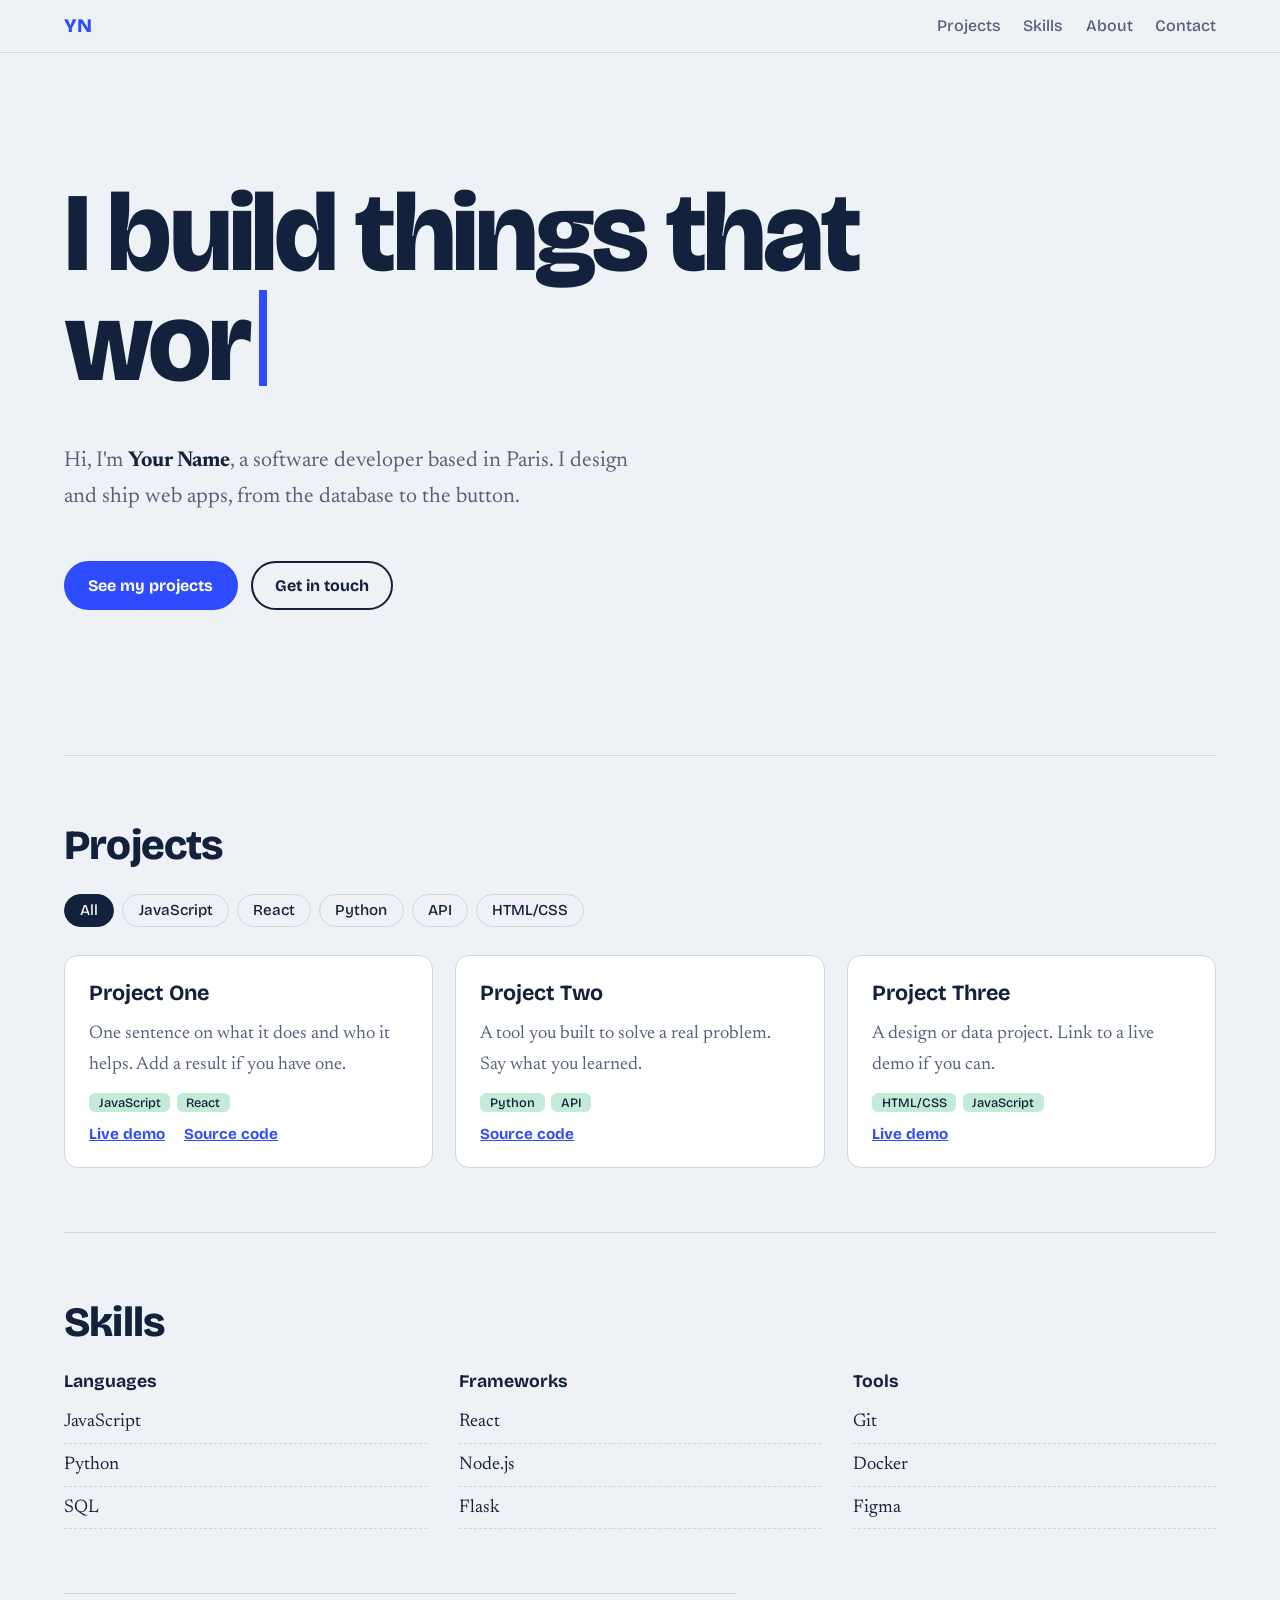
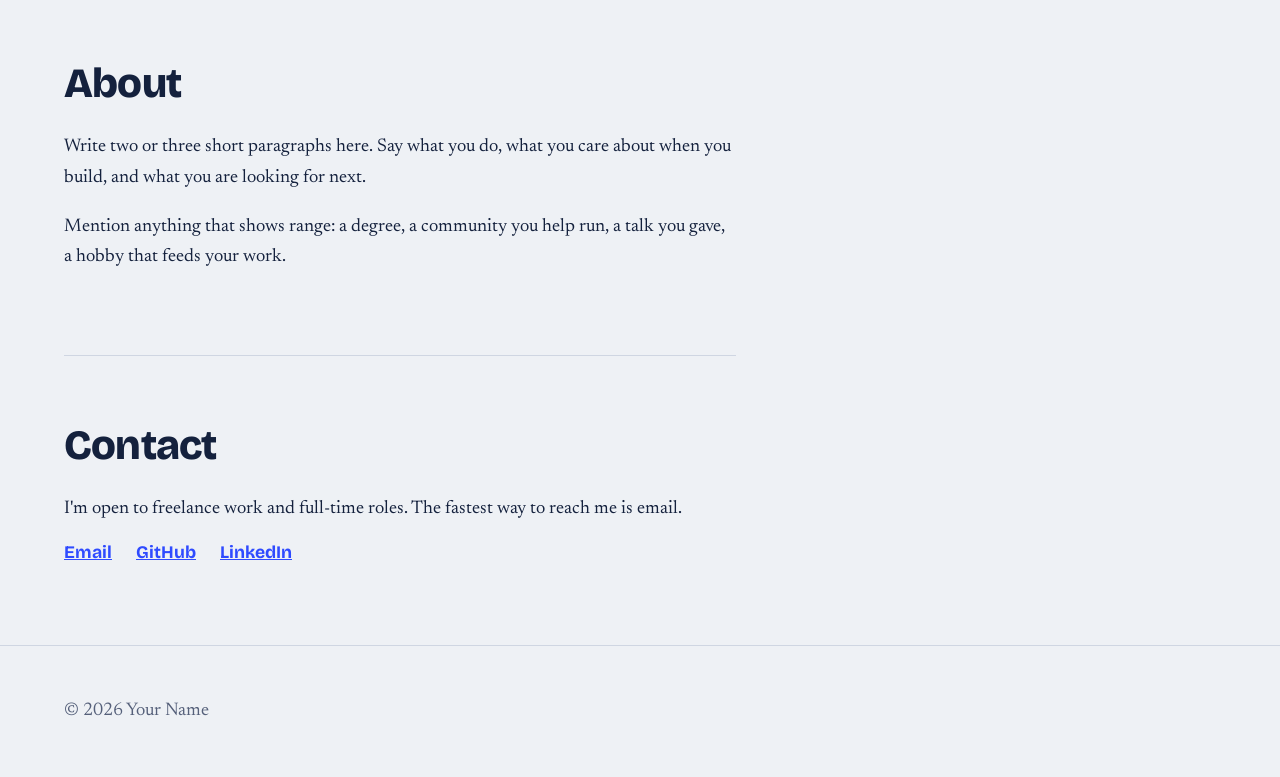
==== portfolio/portfolio/index.html @ e6a20bd2 "First commit  -- Generated by AI" ====
<!DOCTYPE html>
<html lang="en">
<head>
  <meta charset="utf-8">
  <meta name="viewport" content="width=device-width, initial-scale=1">
  <title>Your Name – Developer Portfolio</title>
  <meta name="description" content="Portfolio of Your Name: projects, skills and contact details.">
  <link rel="icon" href="assets/favicon.svg" type="image/svg+xml">
  <link rel="preconnect" href="https://fonts.googleapis.com">
  <link rel="preconnect" href="https://fonts.gstatic.com" crossorigin>
  <link href="https://fonts.googleapis.com/css2?family=Bricolage+Grotesque:opsz,wght@12..96,400;12..96,700;12..96,800&family=Newsreader:opsz,wght@6..72,400;6..72,500&display=swap" rel="stylesheet">
  <link rel="stylesheet" href="css/style.css">
</head>
<body>
  <a class="skip" href="#work">Skip to projects</a>
  <header class="top">
    <a class="mark" href="#top">YN</a>
    <nav aria-label="Main">
      <a href="#work">Projects</a>
      <a href="#skills">Skills</a>
      <a href="#about">About</a>
      <a href="#contact">Contact</a>
    </nav>
  </header>

  <main id="top">
    <section class="hero">
      <h1 id="typed" aria-label="I build things that work.">I build things that work.</h1>
      <p class="lede">Hi, I'm <strong>Your Name</strong>, a software developer based in Paris. I design and ship web apps, from the database to the button.</p>
      <p class="cta">
        <a class="btn" href="#work">See my projects</a>
        <a class="btn ghost" href="#contact">Get in touch</a>
      </p>
    </section>

    <section id="work" class="block">
      <h2>Projects</h2>
      <div class="filters" id="filters" role="group" aria-label="Filter projects by technology"></div>
      <div class="grid" id="projects"></div>
    </section>

    <section id="skills" class="block">
      <h2>Skills</h2>
      <div class="skills" id="skillList"></div>
    </section>

    <section id="about" class="block narrow">
      <h2>About</h2>
      <p>Write two or three short paragraphs here. Say what you do, what you care about when you build, and what you are looking for next.</p>
      <p>Mention anything that shows range: a degree, a community you help run, a talk you gave, a hobby that feeds your work.</p>
    </section>

    <section id="contact" class="block narrow">
      <h2>Contact</h2>
      <p>I'm open to freelance work and full-time roles. The fastest way to reach me is email.</p>
      <p class="links" id="links"></p>
    </section>
  </main>

  <footer><p>© <span id="year"></span> Your Name</p></footer>
  <script src="js/data.js"></script>
  <script src="js/main.js"></script>
</body>
</html>
---- portfolio/portfolio/css/style.css ----
:root{
  --bg:#eef1f5; --surface:#fff; --ink:#14213d; --muted:#55607a; --line:#cfd6e2;
  --accent:#2f4bff; --accent-ink:#fff; --mint:#c4ebd8;
  --head:"Bricolage Grotesque",system-ui,sans-serif;
  --body:"Newsreader",Georgia,serif;
}
@media (prefers-color-scheme:dark){
  :root{--bg:#0f1524;--surface:#18203a;--ink:#eaeefb;--muted:#9aa6c6;--line:#2c3657;--accent:#7f95ff;--accent-ink:#0f1524;--mint:#1e4a3a}
}
*{box-sizing:border-box}
html{scroll-behavior:smooth;scroll-padding-top:4.5rem}
body{margin:0;background:var(--bg);color:var(--ink);font:1.15rem/1.65 var(--body);-webkit-font-smoothing:antialiased}
a{color:inherit}
:focus-visible{outline:3px solid var(--accent);outline-offset:3px;border-radius:4px}
.skip{position:absolute;left:-999px}.skip:focus{left:1rem;top:1rem;background:var(--surface);padding:.5rem 1rem;z-index:20}

.top{position:sticky;top:0;z-index:10;display:flex;justify-content:space-between;align-items:center;padding:.9rem clamp(1rem,5vw,4rem);background:color-mix(in srgb,var(--bg) 88%,transparent);backdrop-filter:blur(8px);border-bottom:1px solid var(--line)}
.mark{font:800 1.2rem var(--head);text-decoration:none;color:var(--accent)}
nav{display:flex;gap:1.4rem;font:500 1rem var(--head)}
nav a{text-decoration:none;color:var(--muted)}nav a:hover{color:var(--ink)}

main{padding:0 clamp(1rem,5vw,4rem)}
.hero{min-height:78vh;display:flex;flex-direction:column;justify-content:center;max-width:62rem}
h1{font:800 clamp(2.8rem,9vw,7rem)/.98 var(--head);letter-spacing:-.03em;margin:0 0 1.5rem}
h1 .caret{display:inline-block;width:.07em;height:.85em;background:var(--accent);margin-left:.08em;vertical-align:-.05em;animation:blink 1s steps(1) infinite}
@keyframes blink{50%{opacity:0}}
.lede{max-width:36rem;font-size:1.35rem;color:var(--muted)}.lede strong{color:var(--ink)}
.cta{display:flex;gap:.8rem;flex-wrap:wrap;margin-top:1.5rem}
.btn{font:700 1rem var(--head);padding:.8rem 1.4rem;border-radius:999px;background:var(--accent);color:var(--accent-ink);text-decoration:none;border:2px solid var(--accent)}
.btn.ghost{background:transparent;color:var(--ink);border-color:var(--ink)}
.btn:hover{transform:translateY(-2px)}

.block{padding:4rem 0;border-top:1px solid var(--line)}
.narrow{max-width:42rem}
h2{font:800 clamp(1.8rem,4vw,2.6rem) var(--head);letter-spacing:-.02em;margin:0 0 1.5rem}

.filters{display:flex;flex-wrap:wrap;gap:.5rem;margin-bottom:1.8rem}
.chip{font:500 .95rem var(--head);padding:.4rem .95rem;border-radius:999px;border:1.5px solid var(--line);background:transparent;color:var(--ink);cursor:pointer}
.chip[aria-pressed="true"]{background:var(--ink);color:var(--bg);border-color:var(--ink)}
.grid{display:grid;grid-template-columns:repeat(auto-fill,minmax(min(19rem,100%),1fr));gap:1.4rem}
.card{background:var(--surface);border:1px solid var(--line);border-radius:14px;padding:1.5rem;display:flex;flex-direction:column;gap:.8rem}
.card h3{font:700 1.35rem var(--head);margin:0}
.card p{margin:0;color:var(--muted);flex:1}
.tags{display:flex;flex-wrap:wrap;gap:.4rem;padding:0;margin:0;list-style:none}
.tags li{font:500 .8rem var(--head);background:var(--mint);padding:.15rem .6rem;border-radius:6px}
.card .row{display:flex;gap:1.2rem;font:700 .95rem var(--head)}
.card .row a{color:var(--accent)}

.skills{display:grid;grid-template-columns:repeat(auto-fit,minmax(15rem,1fr));gap:2rem}
.skills h3{font:700 1.1rem var(--head);margin:0 0 .6rem}
.skills ul{margin:0;padding:0;list-style:none}
.skills li{padding:.35rem 0;border-bottom:1px dashed var(--line)}
.links{display:flex;gap:1.5rem;flex-wrap:wrap;font:700 1.1rem var(--head)}
.links a{color:var(--accent)}
footer{padding:2rem clamp(1rem,5vw,4rem);color:var(--muted);border-top:1px solid var(--line)}

@media (max-width:560px){nav{gap:.8rem;font-size:.9rem}}
@media (prefers-reduced-motion:reduce){html{scroll-behavior:auto}.caret{animation:none}.btn:hover{transform:none}}
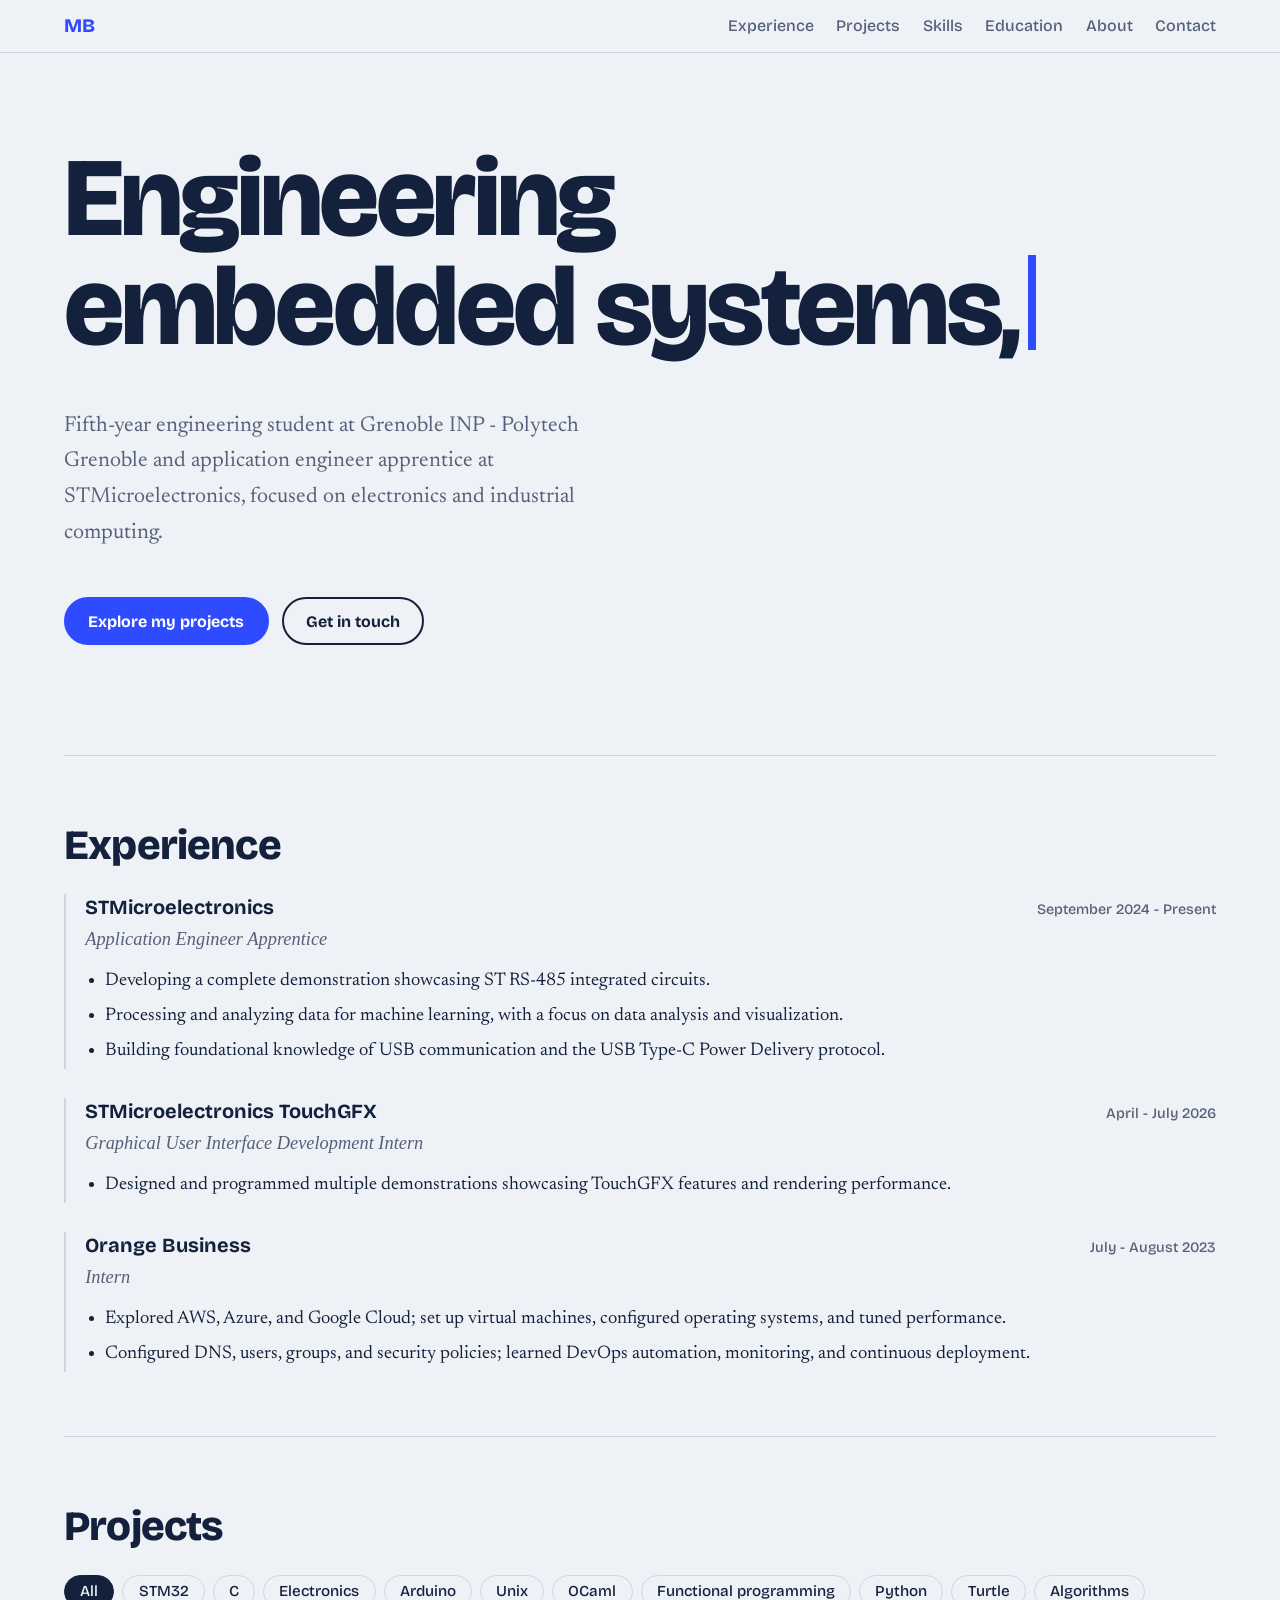
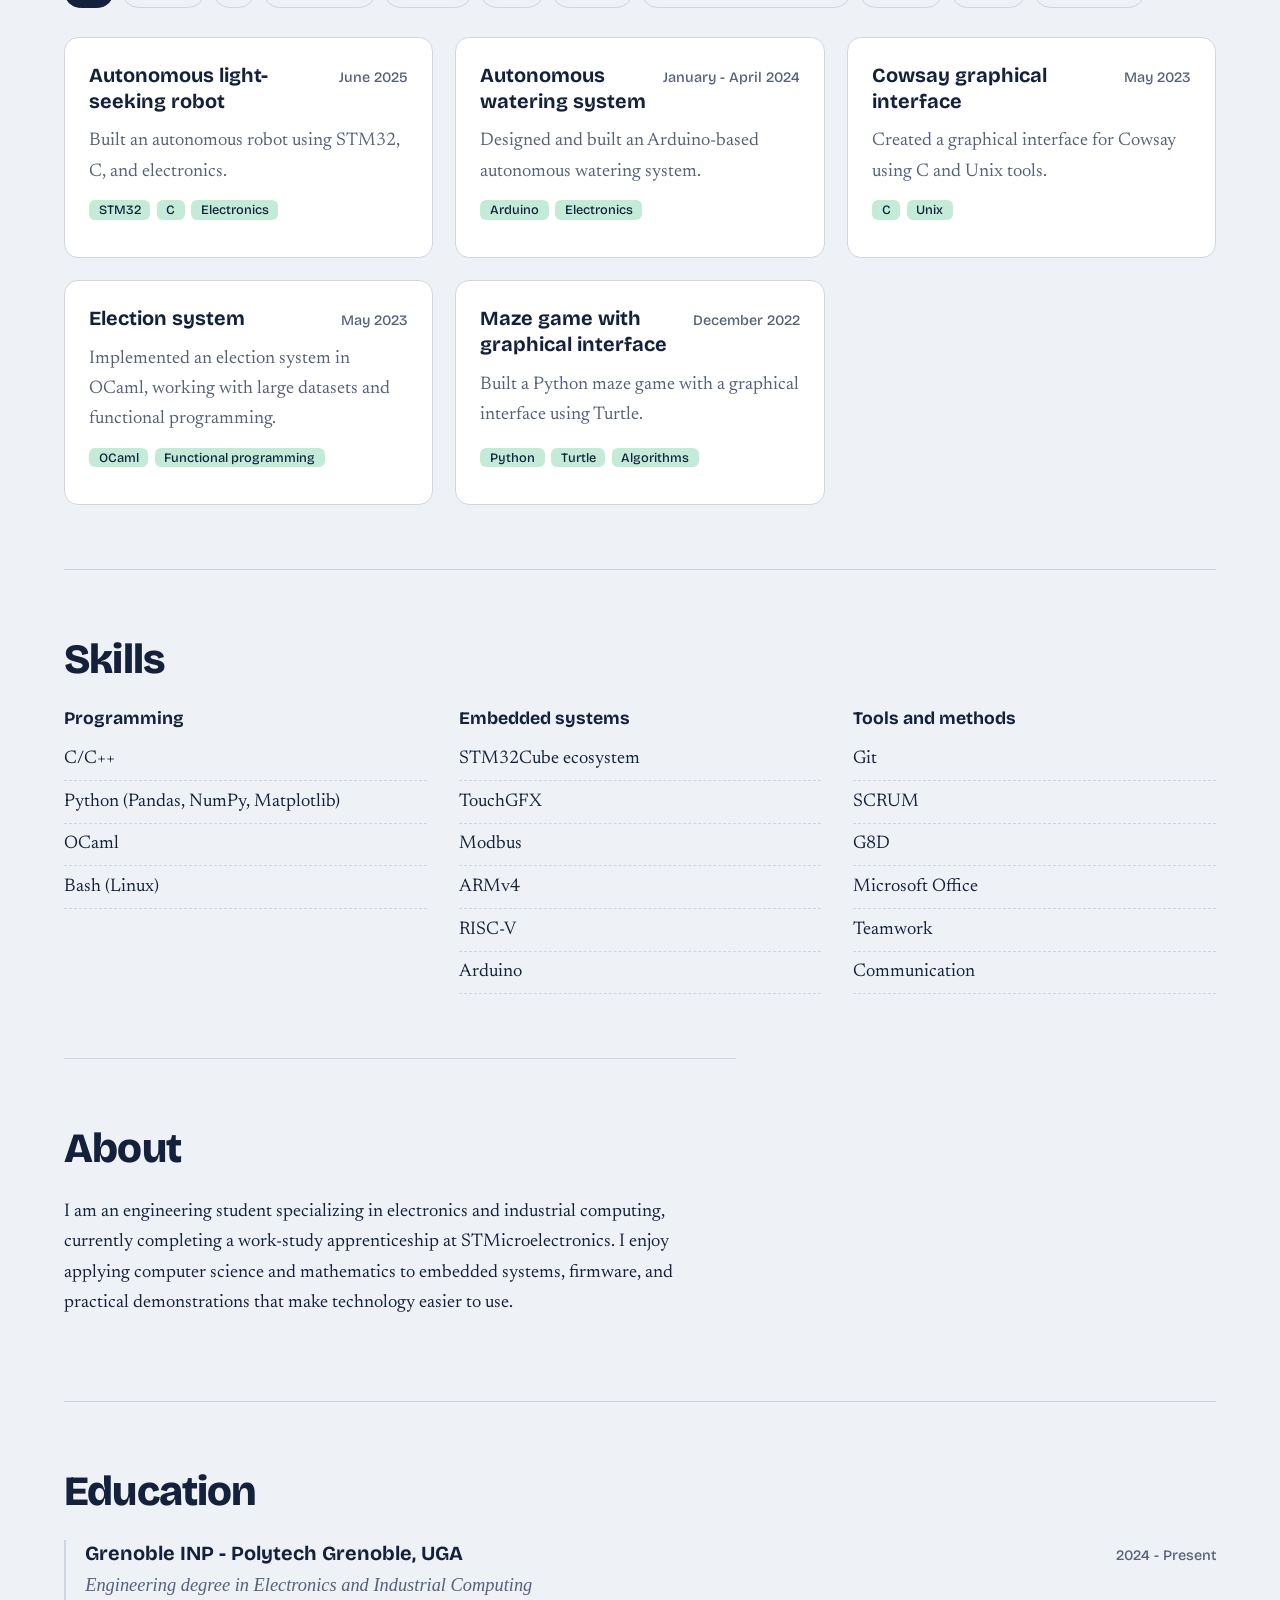
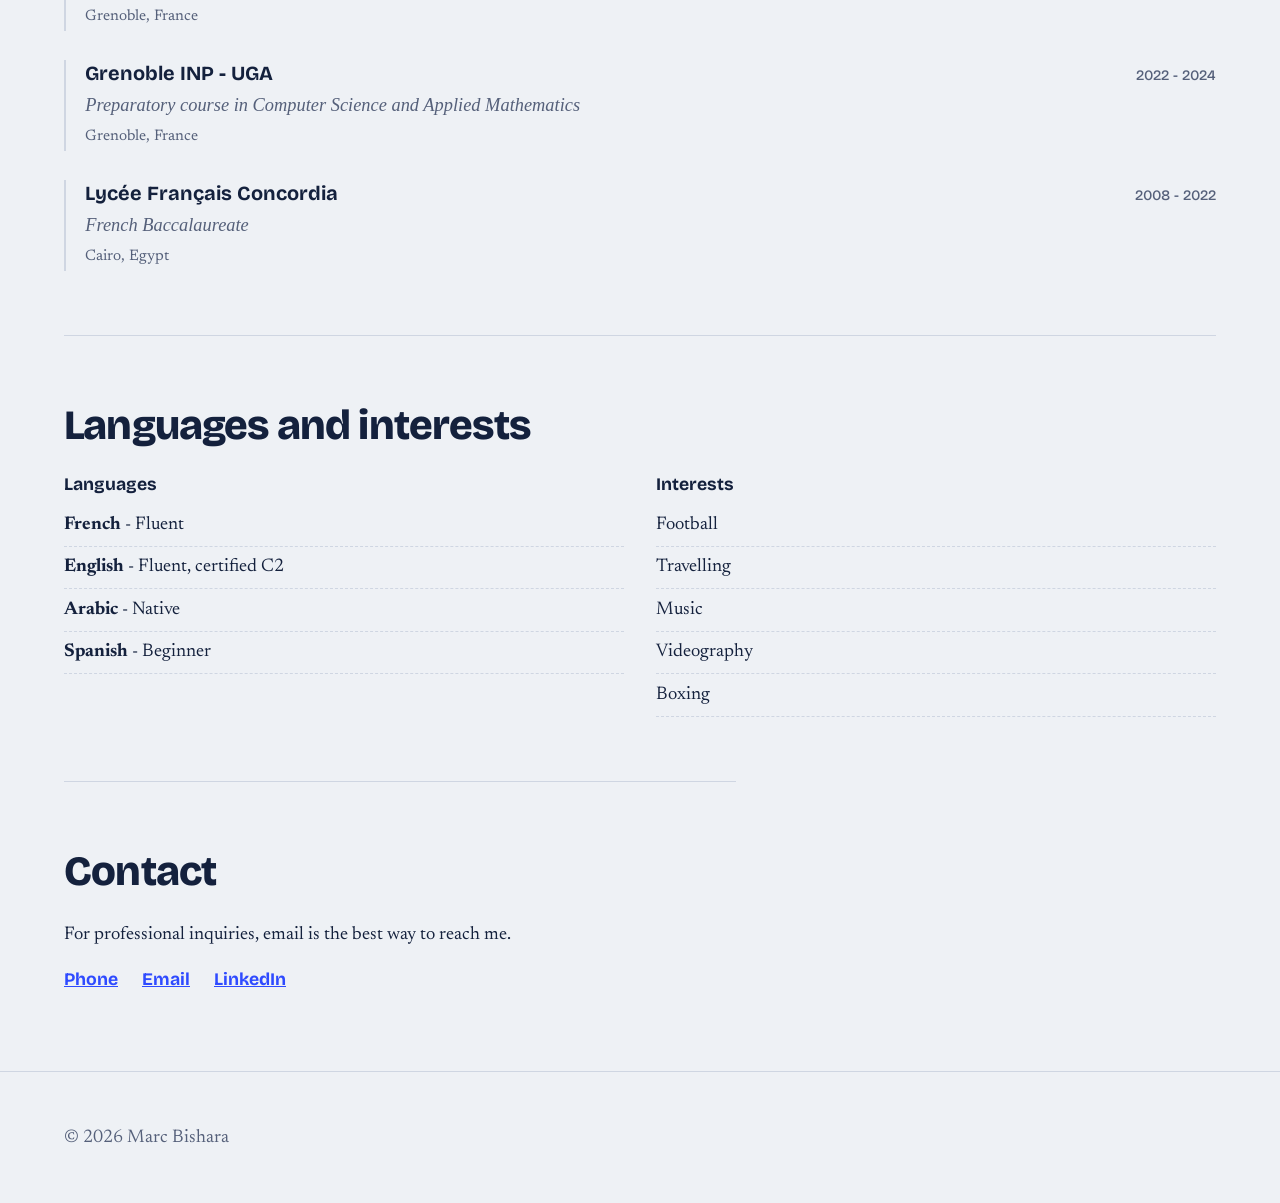
==== commit e0fa8abc: "Added my personal data" ====
--- a/portfolio/portfolio/index.html
+++ b/portfolio/portfolio/index.html
@@ -3,8 +3,8 @@
 <head>
   <meta charset="utf-8">
   <meta name="viewport" content="width=device-width, initial-scale=1">
-  <title>Your Name – Developer Portfolio</title>
-  <meta name="description" content="Portfolio of Your Name: projects, skills and contact details.">
+  <title>Marc Bishara - Embedded Systems Engineer</title>
+  <meta name="description" content="Marc Bishara, engineering student and application engineer apprentice at STMicroelectronics. Projects in embedded systems, electronics, and software.">
   <link rel="icon" href="assets/favicon.svg" type="image/svg+xml">
   <link rel="preconnect" href="https://fonts.googleapis.com">
   <link rel="preconnect" href="https://fonts.gstatic.com" crossorigin>
@@ -14,10 +14,12 @@
 <body>
   <a class="skip" href="#work">Skip to projects</a>
   <header class="top">
-    <a class="mark" href="#top">YN</a>
+    <a class="mark" href="#top" aria-label="Marc Bishara, home">MB</a>
     <nav aria-label="Main">
+      <a href="#experience">Experience</a>
       <a href="#work">Projects</a>
       <a href="#skills">Skills</a>
+      <a href="#education">Education</a>
       <a href="#about">About</a>
       <a href="#contact">Contact</a>
     </nav>
@@ -25,12 +27,17 @@
 
   <main id="top">
     <section class="hero">
-      <h1 id="typed" aria-label="I build things that work.">I build things that work.</h1>
-      <p class="lede">Hi, I'm <strong>Your Name</strong>, a software developer based in Paris. I design and ship web apps, from the database to the button.</p>
+      <h1 id="typed"></h1>
+      <p class="lede" id="summary"></p>
       <p class="cta">
-        <a class="btn" href="#work">See my projects</a>
+        <a class="btn" href="#work">Explore my projects</a>
         <a class="btn ghost" href="#contact">Get in touch</a>
       </p>
+    </section>
+
+    <section id="experience" class="block">
+      <h2>Experience</h2>
+      <div class="entry-list" id="experienceList"></div>
     </section>
 
     <section id="work" class="block">
@@ -46,18 +53,36 @@
 
     <section id="about" class="block narrow">
       <h2>About</h2>
-      <p>Write two or three short paragraphs here. Say what you do, what you care about when you build, and what you are looking for next.</p>
-      <p>Mention anything that shows range: a degree, a community you help run, a talk you gave, a hobby that feeds your work.</p>
+      <p id="aboutText"></p>
+    </section>
+
+    <section id="education" class="block">
+      <h2>Education</h2>
+      <div class="entry-list" id="educationList"></div>
+    </section>
+
+    <section id="languages" class="block">
+      <h2>Languages and interests</h2>
+      <div class="skills">
+        <div>
+          <h3>Languages</h3>
+          <ul class="plain-list" id="languageList"></ul>
+        </div>
+        <div>
+          <h3>Interests</h3>
+          <ul class="plain-list" id="interestList"></ul>
+        </div>
+      </div>
     </section>
 
     <section id="contact" class="block narrow">
       <h2>Contact</h2>
-      <p>I'm open to freelance work and full-time roles. The fastest way to reach me is email.</p>
+      <p id="contactNote"></p>
       <p class="links" id="links"></p>
     </section>
   </main>
 
-  <footer><p>© <span id="year"></span> Your Name</p></footer>
+  <footer><p>© <span id="year"></span> Marc Bishara</p></footer>
   <script src="js/data.js"></script>
   <script src="js/main.js"></script>
 </body>
--- a/portfolio/portfolio/css/style.css
+++ b/portfolio/portfolio/css/style.css
@@ -50,9 +50,24 @@
 .skills h3{font:700 1.1rem var(--head);margin:0 0 .6rem}
 .skills ul{margin:0;padding:0;list-style:none}
 .skills li{padding:.35rem 0;border-bottom:1px dashed var(--line)}
+.plain-list{margin:0;padding:0;list-style:none}
+.plain-list li{padding:.35rem 0;border-bottom:1px dashed var(--line)}
+.entry-list{display:grid;gap:1.8rem}
+.entry{padding-left:1.2rem;border-left:2px solid var(--line)}
+.entry-header{display:flex;justify-content:space-between;align-items:baseline;gap:1rem}
+.entry-header h3{font:700 1.25rem/1.3 var(--head);margin:0}
+.entry-date{flex:none;color:var(--muted);font:500 .9rem var(--head)}
+.entry-role{margin:.25rem 0;color:var(--muted);font-style:italic}
+.entry-location{margin:.1rem 0;color:var(--muted);font-size:.95rem}
+.entry ul{margin:.6rem 0 0;padding-left:1.25rem}
+.entry li{padding:.15rem 0}
 .links{display:flex;gap:1.5rem;flex-wrap:wrap;font:700 1.1rem var(--head)}
 .links a{color:var(--accent)}
 footer{padding:2rem clamp(1rem,5vw,4rem);color:var(--muted);border-top:1px solid var(--line)}
 
-@media (max-width:560px){nav{gap:.8rem;font-size:.9rem}}
+@media (max-width:560px){
+  nav{max-width:calc(100vw - 5rem);gap:.65rem;font-size:.85rem;overflow-x:auto;white-space:nowrap}
+  .entry-header{align-items:flex-start;flex-wrap:wrap;gap:.3rem .8rem}
+  .entry-date{flex-basis:100%;white-space:normal}
+}
 @media (prefers-reduced-motion:reduce){html{scroll-behavior:auto}.caret{animation:none}.btn:hover{transform:none}}
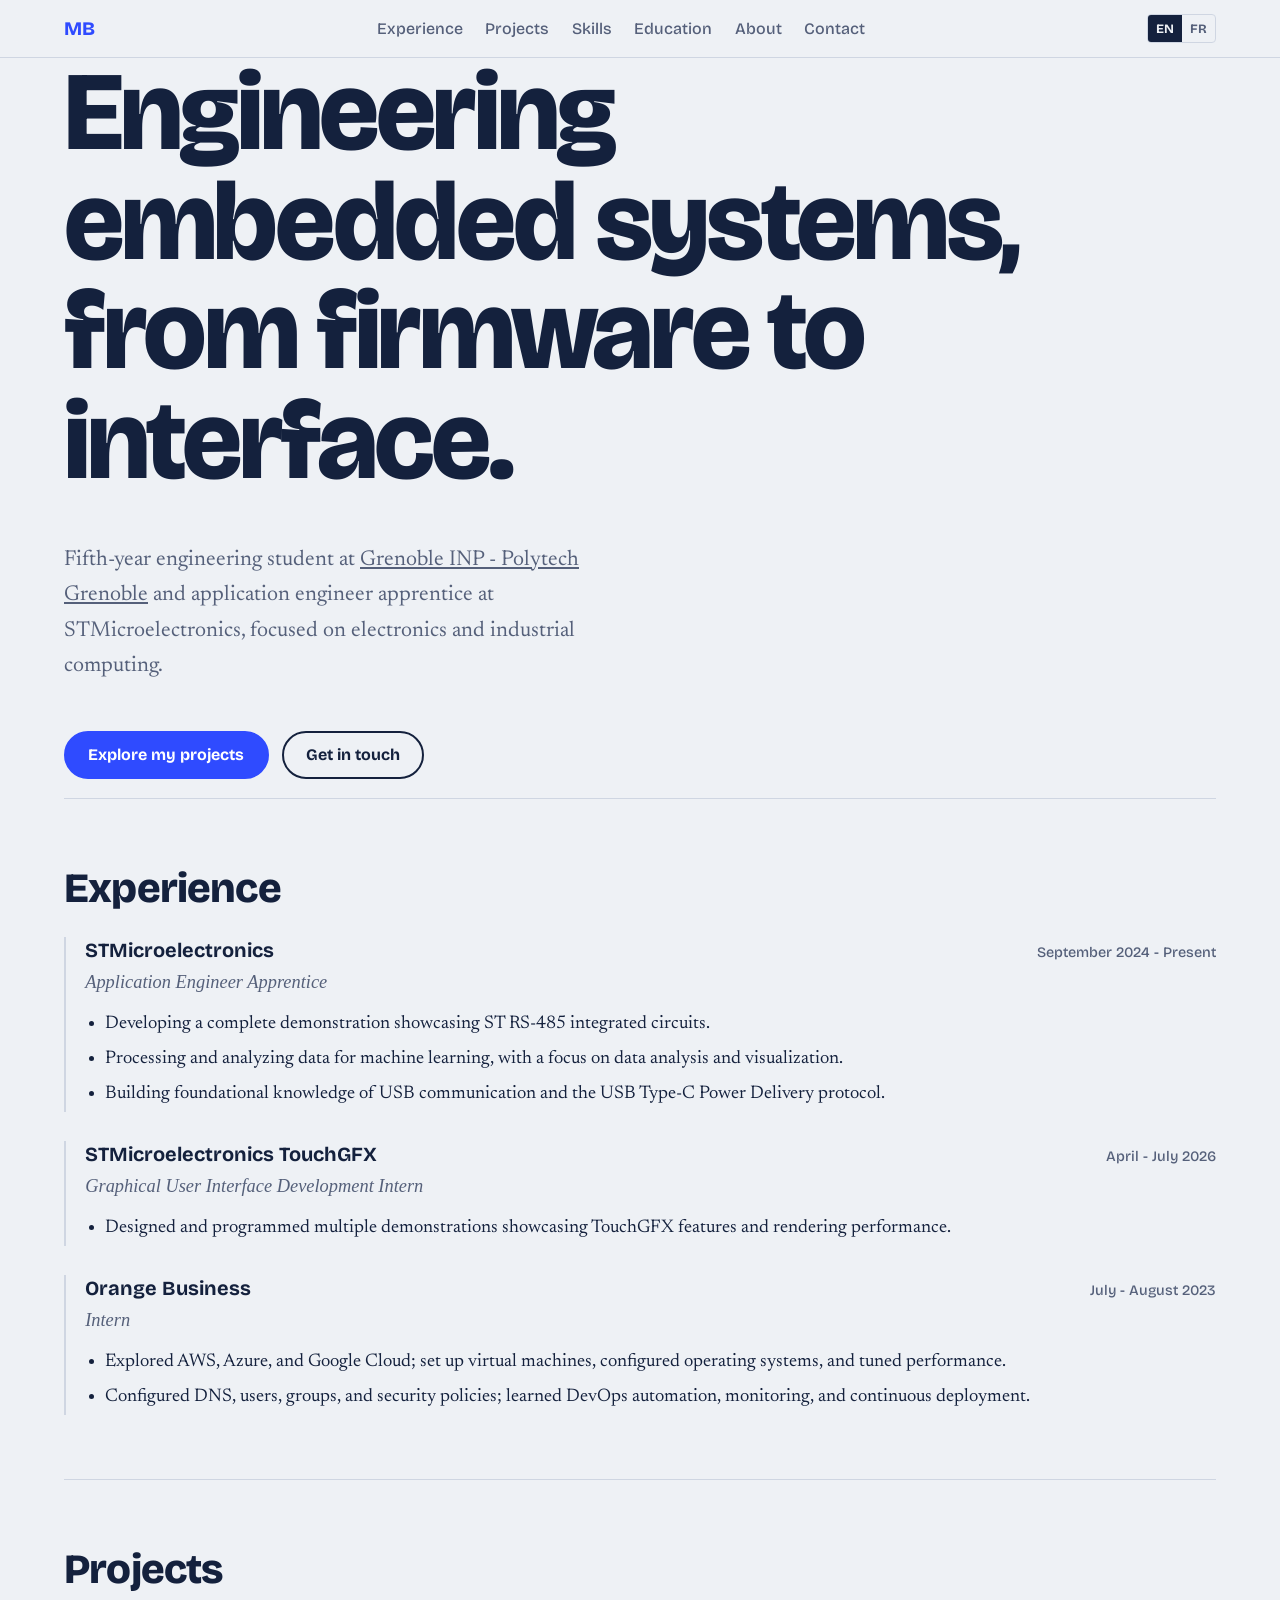
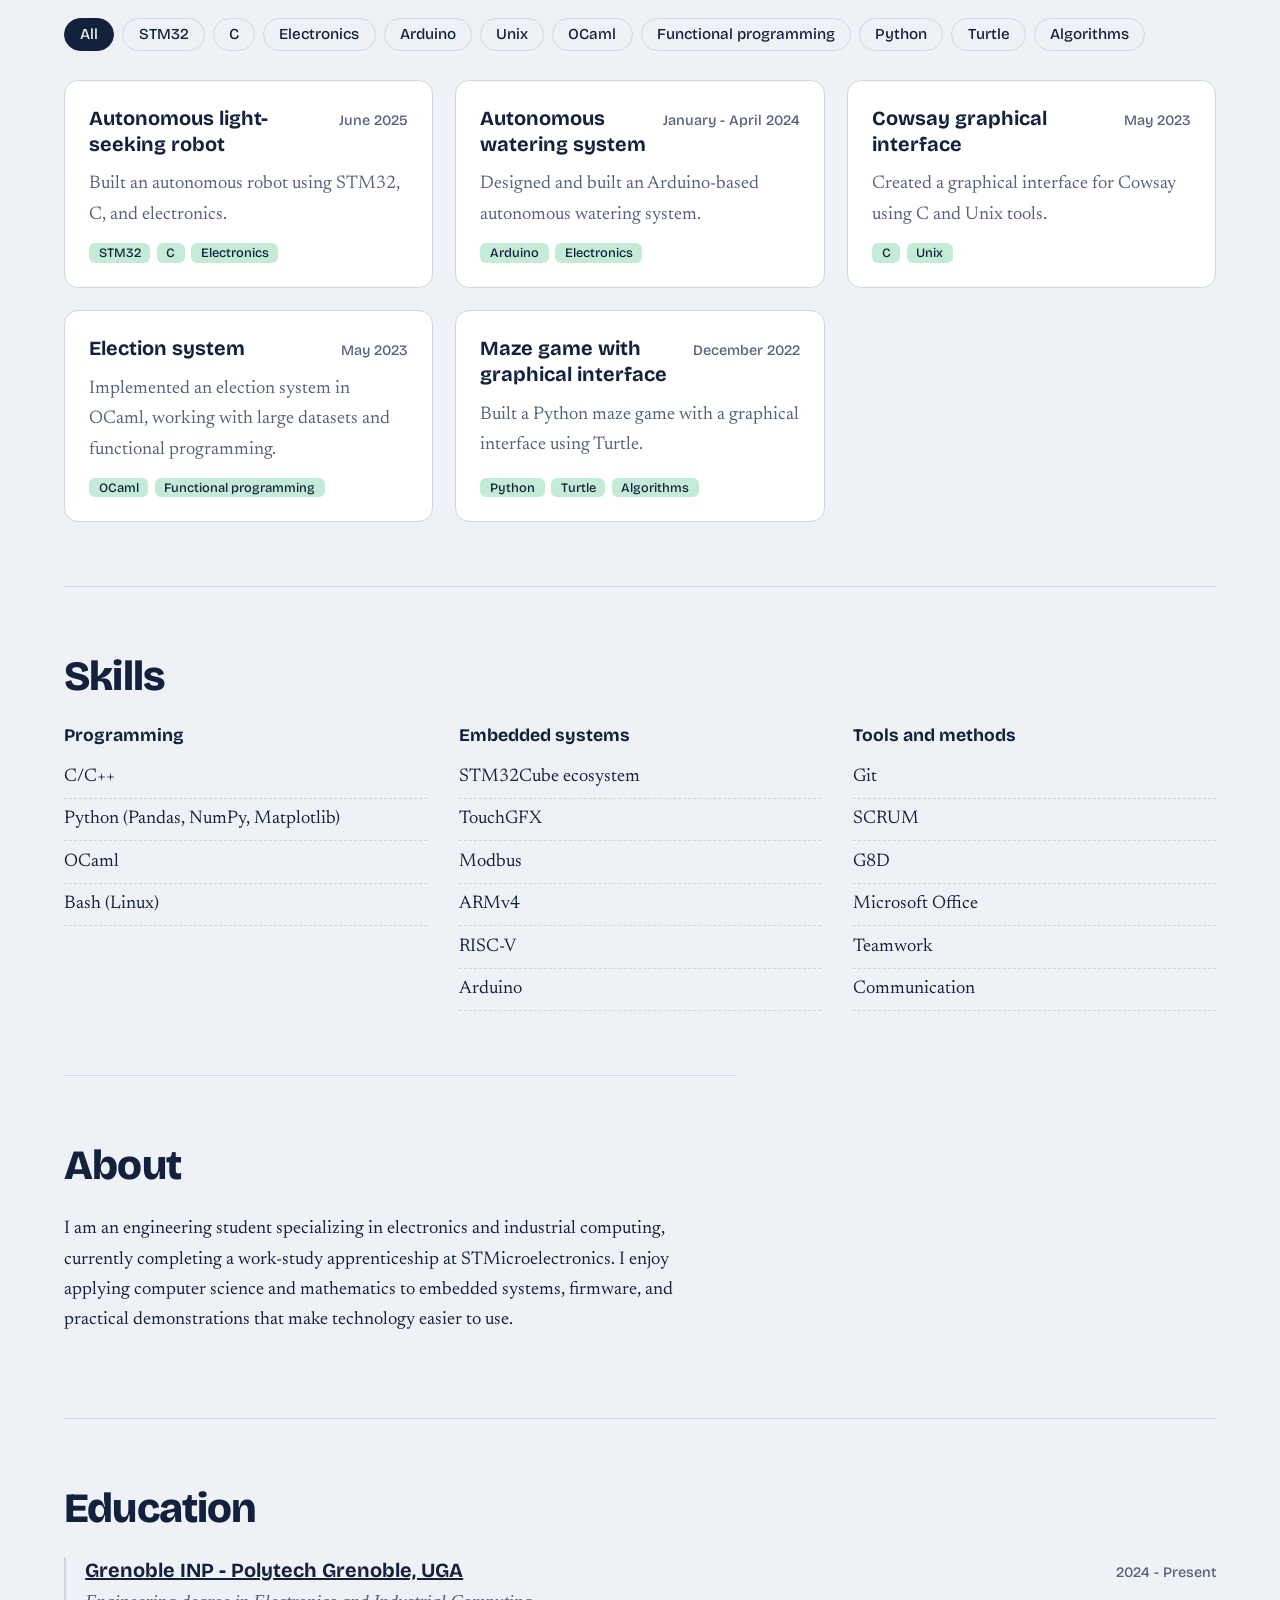
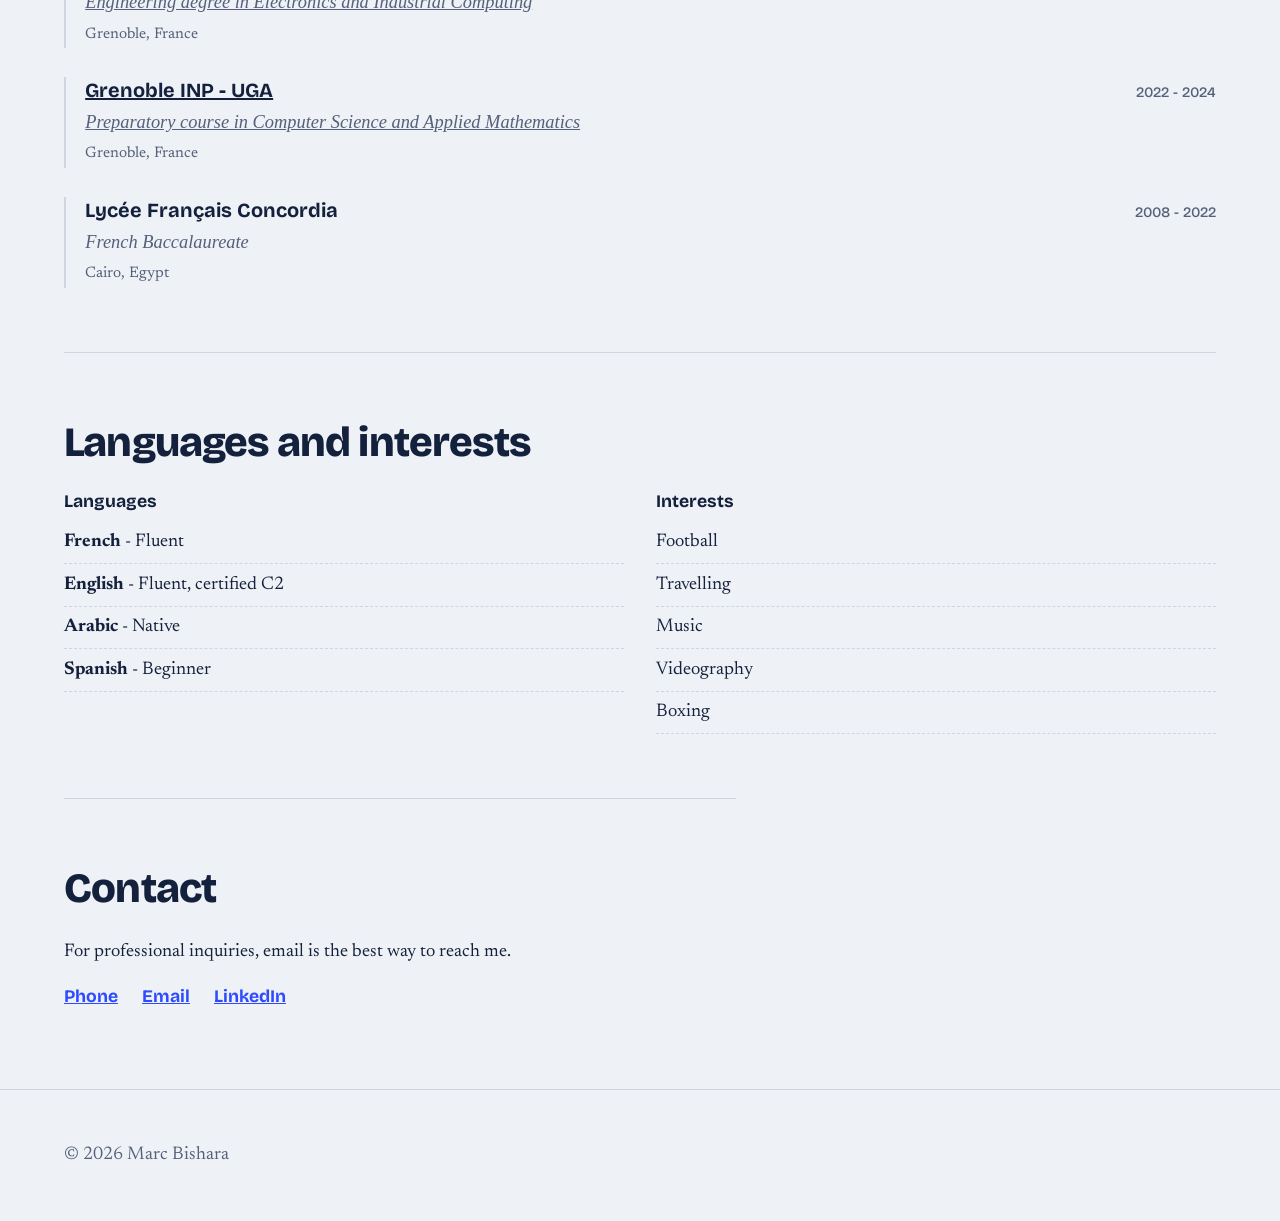
==== commit 1f328797: "Added language switch and linked to polytech sites" ====
--- a/portfolio/portfolio/index.html
+++ b/portfolio/portfolio/index.html
@@ -16,13 +16,17 @@
   <header class="top">
     <a class="mark" href="#top" aria-label="Marc Bishara, home">MB</a>
     <nav aria-label="Main">
-      <a href="#experience">Experience</a>
-      <a href="#work">Projects</a>
-      <a href="#skills">Skills</a>
-      <a href="#education">Education</a>
-      <a href="#about">About</a>
-      <a href="#contact">Contact</a>
+      <a id="experienceNav" href="#experience">Experience</a>
+      <a id="projectsNav" href="#work">Projects</a>
+      <a id="skillsNav" href="#skills">Skills</a>
+      <a id="educationNav" href="#education">Education</a>
+      <a id="aboutNav" href="#about">About</a>
+      <a id="contactNav" href="#contact">Contact</a>
     </nav>
+    <div class="language-switch" role="group" aria-label="Language">
+      <button type="button" data-language="en" aria-pressed="true" aria-label="English">EN</button>
+      <button type="button" data-language="fr" aria-pressed="false" aria-label="Français">FR</button>
+    </div>
   </header>
 
   <main id="top">
@@ -30,53 +34,53 @@
       <h1 id="typed"></h1>
       <p class="lede" id="summary"></p>
       <p class="cta">
-        <a class="btn" href="#work">Explore my projects</a>
-        <a class="btn ghost" href="#contact">Get in touch</a>
+        <a class="btn" id="heroProjects" href="#work">Explore my projects</a>
+        <a class="btn ghost" id="heroContact" href="#contact">Get in touch</a>
       </p>
     </section>
 
     <section id="experience" class="block">
-      <h2>Experience</h2>
+      <h2 id="experienceTitle">Experience</h2>
       <div class="entry-list" id="experienceList"></div>
     </section>
 
     <section id="work" class="block">
-      <h2>Projects</h2>
+      <h2 id="projectsTitle">Projects</h2>
       <div class="filters" id="filters" role="group" aria-label="Filter projects by technology"></div>
       <div class="grid" id="projects"></div>
     </section>
 
     <section id="skills" class="block">
-      <h2>Skills</h2>
+      <h2 id="skillsTitle">Skills</h2>
       <div class="skills" id="skillList"></div>
     </section>
 
     <section id="about" class="block narrow">
-      <h2>About</h2>
+      <h2 id="aboutTitle">About</h2>
       <p id="aboutText"></p>
     </section>
 
     <section id="education" class="block">
-      <h2>Education</h2>
+      <h2 id="educationTitle">Education</h2>
       <div class="entry-list" id="educationList"></div>
     </section>
 
     <section id="languages" class="block">
-      <h2>Languages and interests</h2>
+      <h2 id="languagesTitle">Languages and interests</h2>
       <div class="skills">
         <div>
-          <h3>Languages</h3>
+          <h3 id="languageHeading">Languages</h3>
           <ul class="plain-list" id="languageList"></ul>
         </div>
         <div>
-          <h3>Interests</h3>
+          <h3 id="interestsHeading">Interests</h3>
           <ul class="plain-list" id="interestList"></ul>
         </div>
       </div>
     </section>
 
     <section id="contact" class="block narrow">
-      <h2>Contact</h2>
+      <h2 id="contactTitle">Contact</h2>
       <p id="contactNote"></p>
       <p class="links" id="links"></p>
     </section>
--- a/portfolio/portfolio/css/style.css
+++ b/portfolio/portfolio/css/style.css
@@ -18,6 +18,9 @@
 .mark{font:800 1.2rem var(--head);text-decoration:none;color:var(--accent)}
 nav{display:flex;gap:1.4rem;font:500 1rem var(--head)}
 nav a{text-decoration:none;color:var(--muted)}nav a:hover{color:var(--ink)}
+.language-switch{display:flex;flex:none;border:1px solid var(--line);border-radius:4px;overflow:hidden}
+.language-switch button{font:700 .8rem var(--head);padding:.35rem .5rem;border:0;background:transparent;color:var(--muted);cursor:pointer}
+.language-switch button[aria-pressed="true"]{background:var(--ink);color:var(--bg)}
 
 main{padding:0 clamp(1rem,5vw,4rem)}
 .hero{min-height:78vh;display:flex;flex-direction:column;justify-content:center;max-width:62rem}
@@ -66,7 +69,8 @@
 footer{padding:2rem clamp(1rem,5vw,4rem);color:var(--muted);border-top:1px solid var(--line)}
 
 @media (max-width:560px){
-  nav{max-width:calc(100vw - 5rem);gap:.65rem;font-size:.85rem;overflow-x:auto;white-space:nowrap}
+  .top{gap:.65rem}
+  nav{flex:1;min-width:0;max-width:none;gap:.65rem;font-size:.85rem;overflow-x:auto;white-space:nowrap}
   .entry-header{align-items:flex-start;flex-wrap:wrap;gap:.3rem .8rem}
   .entry-date{flex-basis:100%;white-space:normal}
 }
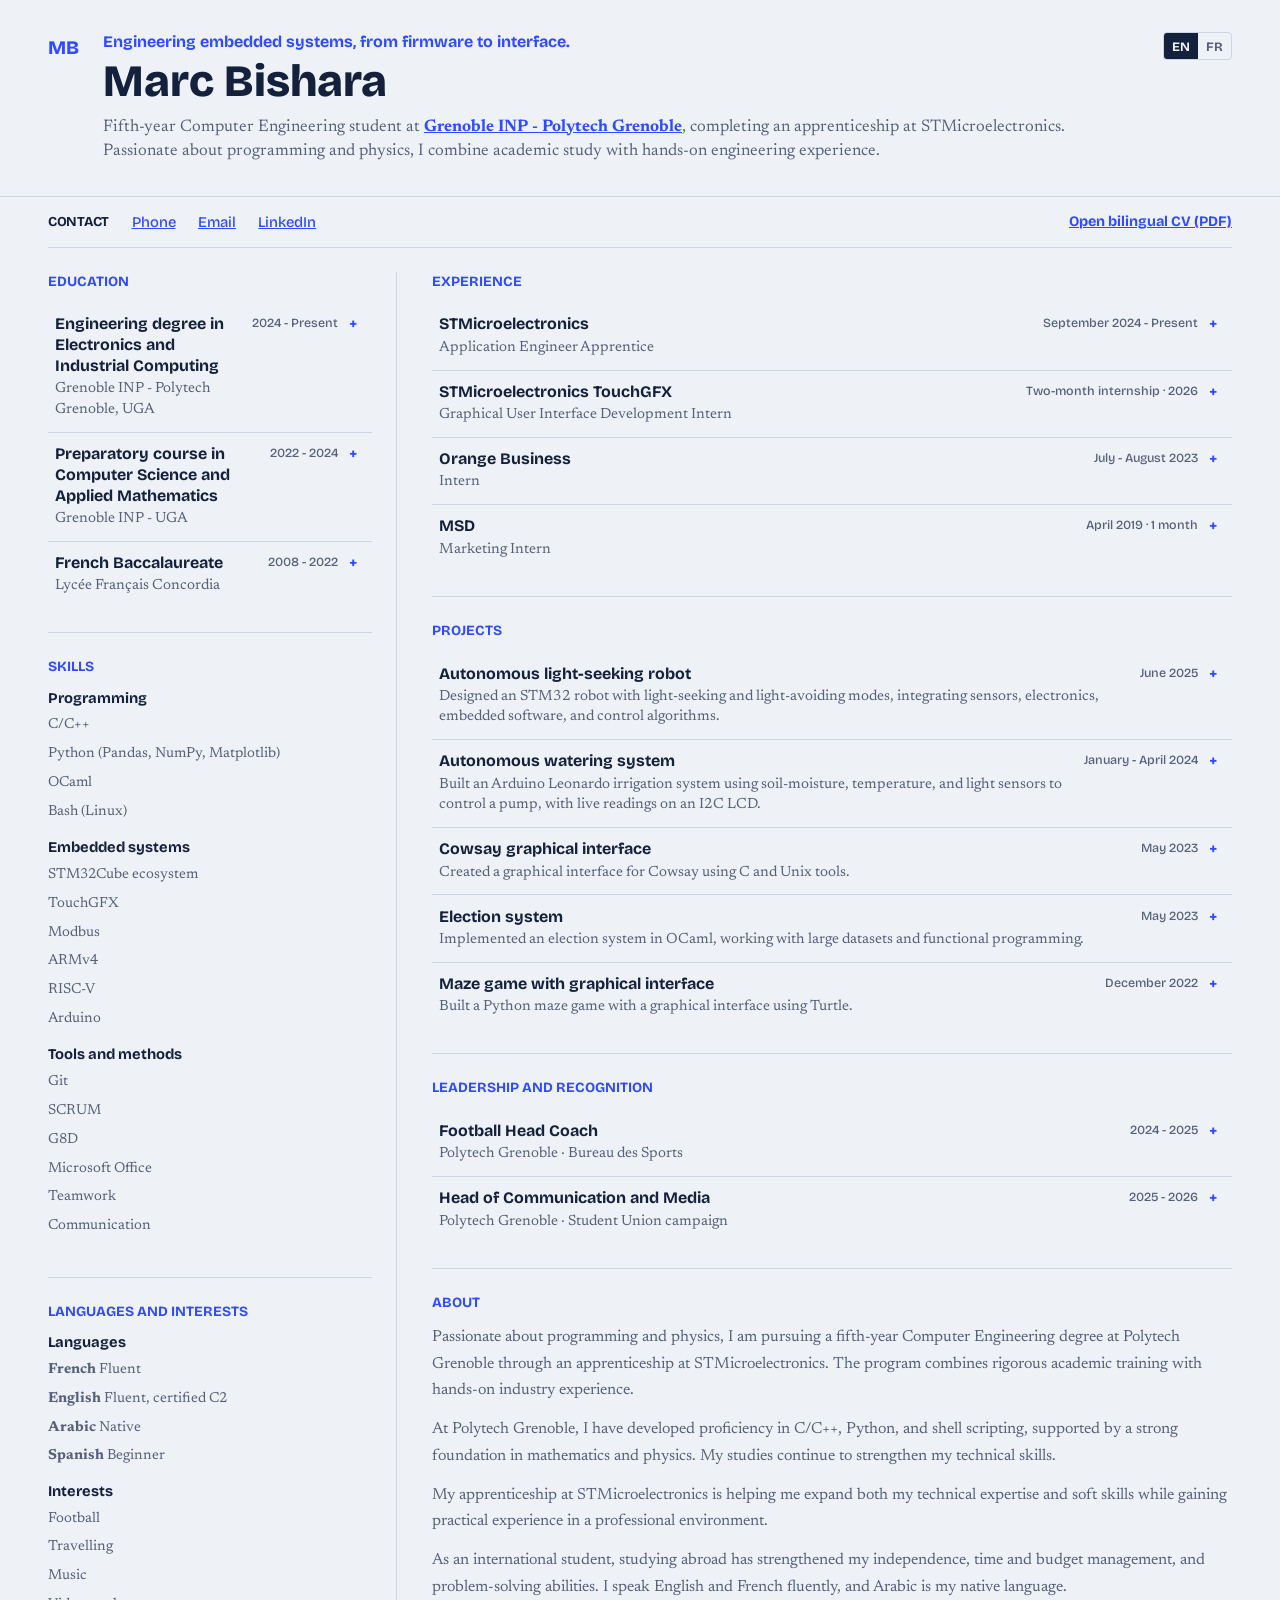
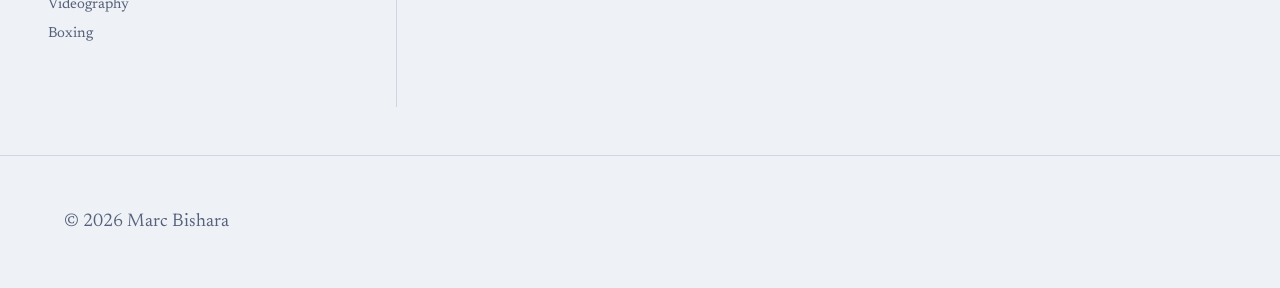
==== commit dc9ed051: "CV-like intro page + clickable sites" ====
--- a/portfolio/portfolio/index.html
+++ b/portfolio/portfolio/index.html
@@ -11,83 +11,67 @@
   <link href="https://fonts.googleapis.com/css2?family=Bricolage+Grotesque:opsz,wght@12..96,400;12..96,700;12..96,800&family=Newsreader:opsz,wght@6..72,400;6..72,500&display=swap" rel="stylesheet">
   <link rel="stylesheet" href="css/style.css">
 </head>
-<body>
-  <a class="skip" href="#work">Skip to projects</a>
-  <header class="top">
-    <a class="mark" href="#top" aria-label="Marc Bishara, home">MB</a>
-    <nav aria-label="Main">
-      <a id="experienceNav" href="#experience">Experience</a>
-      <a id="projectsNav" href="#work">Projects</a>
-      <a id="skillsNav" href="#skills">Skills</a>
-      <a id="educationNav" href="#education">Education</a>
-      <a id="aboutNav" href="#about">About</a>
-      <a id="contactNav" href="#contact">Contact</a>
-    </nav>
+<body class="cv-page">
+  <header class="cv-masthead">
+    <a class="mark" id="cvLogo" href="index.html" aria-label="Marc Bishara, home">MB</a>
+    <div class="cv-identity">
+      <p id="cvHeadline" class="cv-headline"></p>
+      <h1 id="cvName">Marc Bishara</h1>
+      <p id="cvSummary" class="cv-summary"></p>
+    </div>
     <div class="language-switch" role="group" aria-label="Language">
       <button type="button" data-language="en" aria-pressed="true" aria-label="English">EN</button>
       <button type="button" data-language="fr" aria-pressed="false" aria-label="Français">FR</button>
     </div>
   </header>
 
-  <main id="top">
-    <section class="hero">
-      <h1 id="typed"></h1>
-      <p class="lede" id="summary"></p>
-      <p class="cta">
-        <a class="btn" id="heroProjects" href="#work">Explore my projects</a>
-        <a class="btn ghost" id="heroContact" href="#contact">Get in touch</a>
-      </p>
+  <main class="cv-main">
+    <section class="cv-contact" aria-labelledby="cvContactTitle">
+      <h2 id="cvContactTitle">Contact</h2>
+      <div id="cvContacts" class="cv-contact-links"></div>
+      <a id="cvPdf" class="cv-pdf" href="assets/French%20%26%20English%20CV.pdf" target="_blank" rel="noopener noreferrer">Open bilingual CV (PDF)</a>
     </section>
-
-    <section id="experience" class="block">
-      <h2 id="experienceTitle">Experience</h2>
-      <div class="entry-list" id="experienceList"></div>
-    </section>
-
-    <section id="work" class="block">
-      <h2 id="projectsTitle">Projects</h2>
-      <div class="filters" id="filters" role="group" aria-label="Filter projects by technology"></div>
-      <div class="grid" id="projects"></div>
-    </section>
-
-    <section id="skills" class="block">
-      <h2 id="skillsTitle">Skills</h2>
-      <div class="skills" id="skillList"></div>
-    </section>
-
-    <section id="about" class="block narrow">
-      <h2 id="aboutTitle">About</h2>
-      <p id="aboutText"></p>
-    </section>
-
-    <section id="education" class="block">
-      <h2 id="educationTitle">Education</h2>
-      <div class="entry-list" id="educationList"></div>
-    </section>
-
-    <section id="languages" class="block">
-      <h2 id="languagesTitle">Languages and interests</h2>
-      <div class="skills">
-        <div>
+    <div class="cv-layout">
+      <aside class="cv-sidebar">
+        <section class="cv-section" aria-labelledby="educationTitle">
+          <h2 id="educationTitle">Education</h2>
+          <div id="educationList" class="cv-entry-list"></div>
+        </section>
+        <section class="cv-section" aria-labelledby="skillsTitle">
+          <h2 id="skillsTitle">Skills</h2>
+          <div id="skillGroups"></div>
+        </section>
+        <section class="cv-section" aria-labelledby="languagesTitle">
+          <h2 id="languagesTitle">Languages and interests</h2>
           <h3 id="languageHeading">Languages</h3>
-          <ul class="plain-list" id="languageList"></ul>
-        </div>
-        <div>
+          <ul id="languageList" class="cv-plain-list"></ul>
           <h3 id="interestsHeading">Interests</h3>
-          <ul class="plain-list" id="interestList"></ul>
-        </div>
+          <ul id="interestList" class="cv-plain-list"></ul>
+        </section>
+      </aside>
+      <div class="cv-primary">
+        <section class="cv-section" aria-labelledby="experienceTitle">
+          <h2 id="experienceTitle">Experience</h2>
+          <div id="experienceList" class="cv-entry-list"></div>
+        </section>
+        <section class="cv-section" aria-labelledby="projectsTitle">
+          <h2 id="projectsTitle">Projects</h2>
+          <div id="projectsList" class="cv-entry-list"></div>
+        </section>
+        <section class="cv-section" aria-labelledby="leadershipTitle">
+          <h2 id="leadershipTitle">Leadership and recognition</h2>
+          <div id="leadershipList" class="cv-entry-list"></div>
+        </section>
+        <section class="cv-section" aria-labelledby="aboutTitle">
+          <h2 id="aboutTitle">About</h2>
+          <div id="aboutText" class="cv-about"></div>
+        </section>
       </div>
-    </section>
-
-    <section id="contact" class="block narrow">
-      <h2 id="contactTitle">Contact</h2>
-      <p id="contactNote"></p>
-      <p class="links" id="links"></p>
-    </section>
+    </div>
   </main>
 
-  <footer><p>© <span id="year"></span> Marc Bishara</p></footer>
+  <footer><p id="cvFooter">© 2026 Marc Bishara</p></footer>
   <script src="js/data.js"></script>
-  <script src="js/main.js"></script>
+  <script src="js/cv.js"></script>
 </body>
 </html>
--- a/portfolio/portfolio/css/style.css
+++ b/portfolio/portfolio/css/style.css
@@ -64,6 +64,12 @@
 .entry-location{margin:.1rem 0;color:var(--muted);font-size:.95rem}
 .entry ul{margin:.6rem 0 0;padding-left:1.25rem}
 .entry li{padding:.15rem 0}
+.entry-highlights{color:var(--muted)}
+.entry-resources{display:grid;gap:1rem;margin-top:1rem}
+.entry-figure{margin:0;max-width:34rem}
+.entry-figure img{display:block;width:100%;height:auto;border:1px solid var(--line)}
+.entry-figure figcaption{margin-top:.4rem;color:var(--muted);font-size:.9rem}
+.entry-resource-link{width:fit-content;color:var(--accent);font:700 .95rem var(--head)}
 .links{display:flex;gap:1.5rem;flex-wrap:wrap;font:700 1.1rem var(--head)}
 .links a{color:var(--accent)}
 footer{padding:2rem clamp(1rem,5vw,4rem);color:var(--muted);border-top:1px solid var(--line)}
@@ -74,4 +80,78 @@
   .entry-header{align-items:flex-start;flex-wrap:wrap;gap:.3rem .8rem}
   .entry-date{flex-basis:100%;white-space:normal}
 }
+.cv-masthead{display:grid;grid-template-columns:auto minmax(0,1fr) auto;align-items:start;gap:1.5rem;max-width:88rem;margin:0 auto;padding:2rem clamp(1rem,4vw,3rem);border-bottom:1px solid var(--line)}
+.cv-masthead .mark{margin-top:.25rem}
+.cv-identity h1{margin:0 0 .6rem;font:800 2.8rem/1.05 var(--head);letter-spacing:0}
+.cv-headline{margin:0 0 .45rem;color:var(--accent);font:700 1rem var(--head)}
+.cv-summary{max-width:62rem;margin:0;color:var(--muted);font-size:1.05rem;line-height:1.45}
+.cv-summary a{color:var(--accent);font-weight:700}
+.cv-main{max-width:88rem;margin:0 auto;padding:0 clamp(1rem,4vw,3rem)}
+.cv-contact{display:flex;align-items:center;gap:1.4rem;flex-wrap:wrap;padding:1rem 0;border-bottom:1px solid var(--line)}
+.cv-contact h2{margin:0;font:700 .85rem var(--head);text-transform:uppercase}
+.cv-contact-links{display:flex;gap:1rem 1.4rem;flex-wrap:wrap;font:500 .92rem var(--head)}
+.cv-contact-links a,.cv-pdf{color:var(--accent)}
+.cv-pdf{margin-left:auto;font:700 .9rem var(--head)}
+.cv-layout{display:grid;grid-template-columns:minmax(15rem,.72fr) minmax(0,1.65fr);gap:2.2rem;padding:1.5rem 0 3rem}
+.cv-sidebar{padding-right:1.5rem;border-right:1px solid var(--line)}
+.cv-section{padding:0 0 1.5rem;margin:0 0 1.5rem;border-bottom:1px solid var(--line)}
+.cv-section:last-child{border-bottom:0}
+.cv-section>h2{margin:0 0 .8rem;font:700 .88rem/1.35 var(--head);letter-spacing:0;text-transform:uppercase;color:var(--accent)}
+.cv-entry-list{display:grid}
+.cv-entry{display:grid;grid-template-columns:minmax(0,1fr) auto 1rem;align-items:start;gap:.25rem .7rem;padding:.7rem .45rem;border-bottom:1px solid var(--line);color:var(--ink);text-decoration:none;transition:background-color .15s ease}
+.cv-entry:last-child{border-bottom:0}
+.cv-entry:hover{background:var(--surface)}
+.cv-entry-copy{min-width:0}
+.cv-entry-copy h3{margin:0;font:700 1rem/1.3 var(--head)}
+.cv-entry-copy p{margin:.16rem 0 0;color:var(--muted);font-size:.92rem;line-height:1.4}
+.cv-entry-date{color:var(--muted);font:500 .78rem/1.4 var(--head);white-space:nowrap}
+.cv-entry-arrow{color:var(--accent);font:700 1rem/1.3 var(--head)}
+.cv-skill-group{margin:.75rem 0}
+.cv-skill-group h3,.cv-section>h3{margin:0 0 .25rem;font:700 .92rem var(--head)}
+.cv-skill-group ul,.cv-plain-list{margin:0;padding:0;list-style:none;color:var(--muted);font-size:.9rem}
+.cv-skill-group li,.cv-plain-list li{padding:.16rem 0}
+.cv-plain-list{margin-bottom:.7rem}
+.cv-about p{margin:.35rem 0 .8rem;color:var(--muted);font-size:1rem}
+.detail-top{position:static}
+.detail-back{margin-left:auto;color:var(--accent);font:700 .95rem var(--head);text-decoration:none}
+.detail-main{max-width:78rem;margin:0 auto;padding:clamp(2rem,6vw,5rem) clamp(1rem,5vw,4rem)}
+.detail-content{max-width:58rem;margin:0 auto}
+.detail-category{margin:0 0 .8rem;color:var(--accent);font:700 .88rem var(--head);text-transform:uppercase}
+.detail-content h1{margin:0 0 .55rem;font:800 clamp(2.2rem,5vw,4rem)/1.05 var(--head);letter-spacing:0}
+.detail-content h1 a{color:inherit;text-decoration:none}
+.detail-subtitle{margin:.1rem 0 1rem;color:var(--muted);font:500 1.15rem var(--head)}
+.detail-meta{display:flex;gap:.4rem 1.2rem;flex-wrap:wrap;color:var(--muted);font:500 .9rem var(--head)}
+.detail-meta p{margin:0}
+.detail-description{max-width:48rem;margin:1.5rem 0;color:var(--ink);font-size:1.2rem}
+.detail-links{margin:1rem 0;font:700 .95rem var(--head)}
+.detail-links a,.detail-resources>a{color:var(--accent)}
+.detail-bullets{max-width:50rem;margin:1.2rem 0;padding-left:1.25rem}
+.detail-bullets li{padding:.25rem 0}
+.detail-content h2{margin:1.6rem 0 .5rem;font:700 .95rem var(--head);text-transform:uppercase;color:var(--accent)}
+.detail-resources{display:grid;grid-template-columns:repeat(auto-fit,minmax(min(19rem,100%),1fr));align-items:start;gap:1rem;margin-top:2rem}
+.detail-figure{margin:0}
+.detail-figure img{display:block;width:100%;height:auto;border:1px solid var(--line)}
+.detail-figure figcaption{margin-top:.35rem;color:var(--muted);font-size:.9rem}
+.detail-resources>a{align-self:start;font:700 .95rem var(--head)}
+.detail-page footer{max-width:88rem;margin:0 auto}
+@media(max-width:800px){.cv-layout{grid-template-columns:minmax(0,1fr);gap:0}.cv-sidebar{padding-right:0;border-right:0}.cv-sidebar .cv-section{border-bottom:1px solid var(--line)}}
+@media(max-width:560px){
+  .cv-masthead{grid-template-columns:auto minmax(0,1fr) auto;gap:.7rem;padding-top:1.25rem;padding-bottom:1.25rem}
+  .cv-identity{grid-column:1/-1;grid-row:2}
+  .cv-identity h1{font-size:2.2rem}
+  .cv-contact{align-items:flex-start;gap:.6rem;flex-direction:column}
+  .cv-pdf{margin-left:0}
+  .cv-entry{grid-template-columns:minmax(0,1fr) auto;gap:.25rem .5rem}
+  .cv-entry-copy{grid-column:1/-1}
+  .cv-entry-date{grid-column:1}
+  .cv-entry-arrow{grid-column:2;grid-row:2;justify-self:end}
+  .detail-top{gap:.7rem}
+}
+@media print{
+  body{background:#fff;font-size:10pt}
+  .language-switch,.cv-pdf,.cv-entry-arrow{display:none!important}
+  .cv-masthead,.cv-main{max-width:none;padding-left:0;padding-right:0}
+  .cv-layout{grid-template-columns:30% 1fr;gap:1rem}
+  .cv-entry{color:#111;break-inside:avoid}
+}
 @media (prefers-reduced-motion:reduce){html{scroll-behavior:auto}.caret{animation:none}.btn:hover{transform:none}}
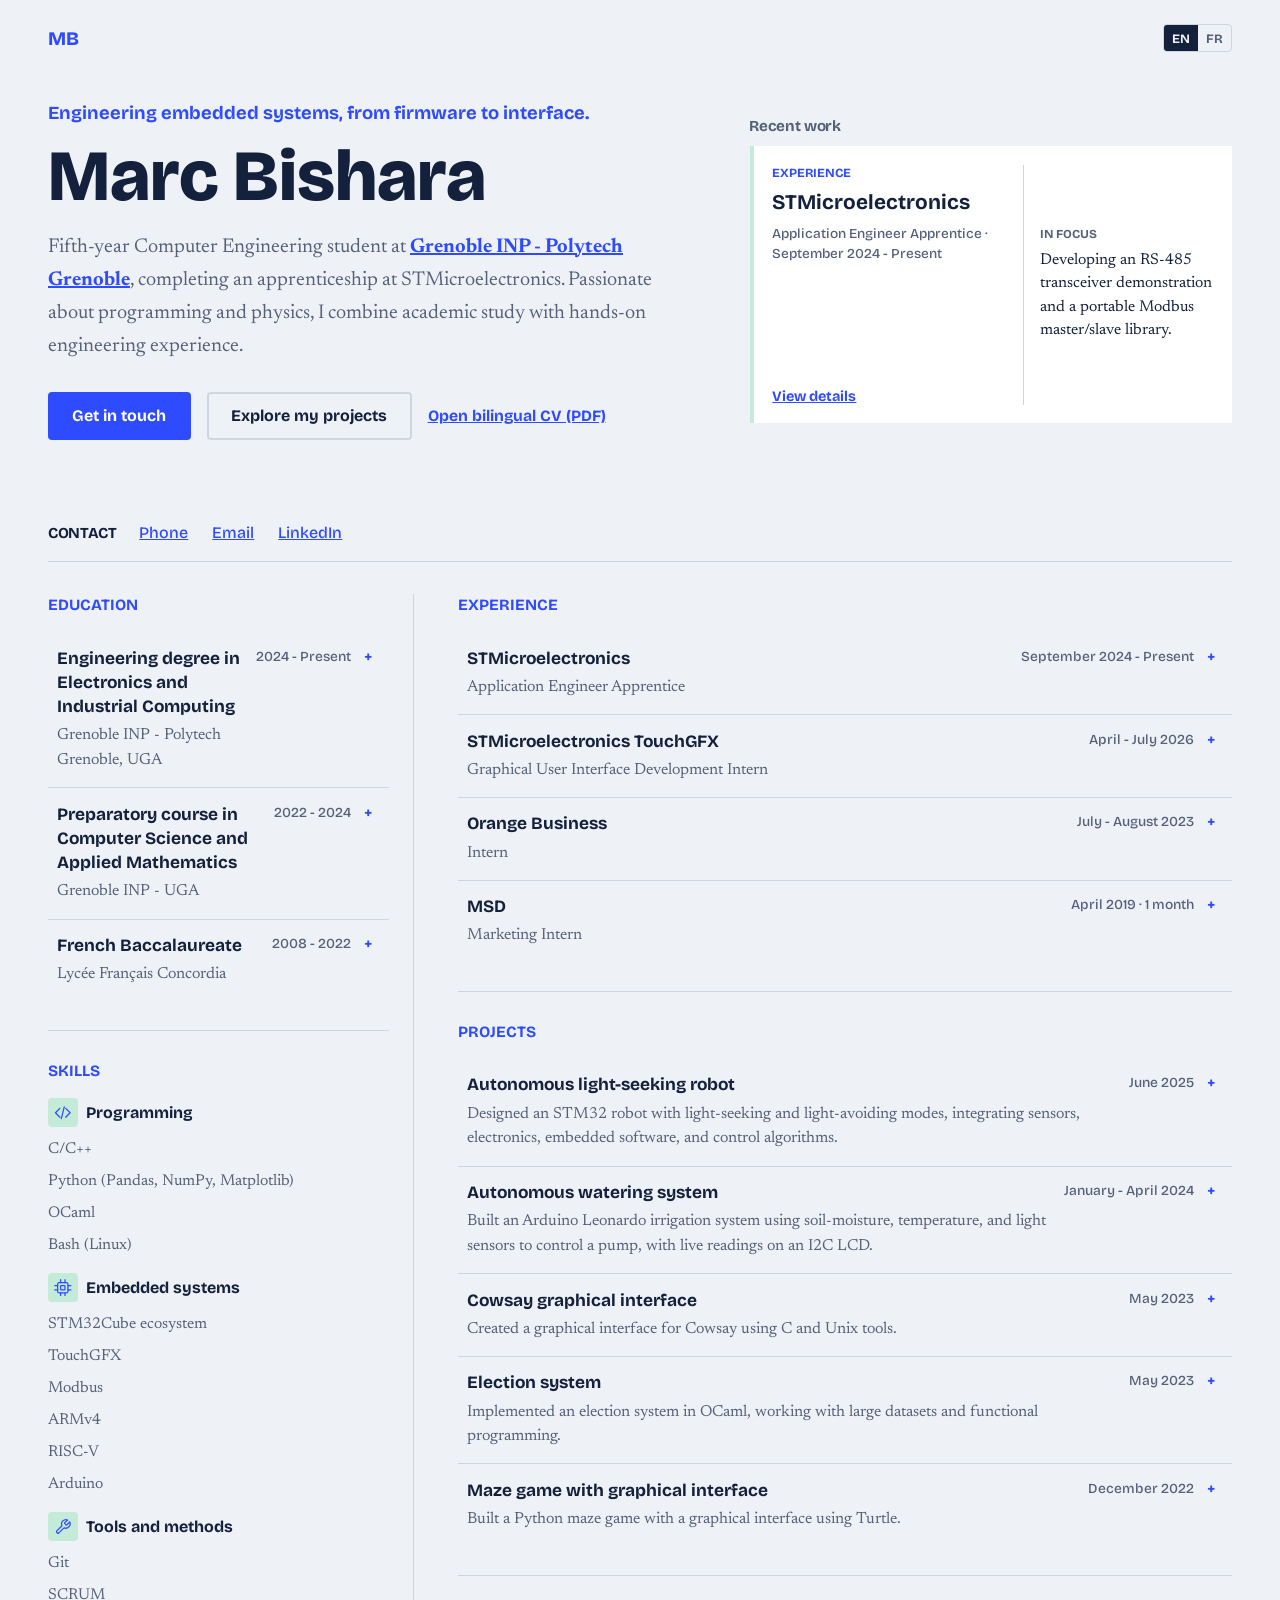
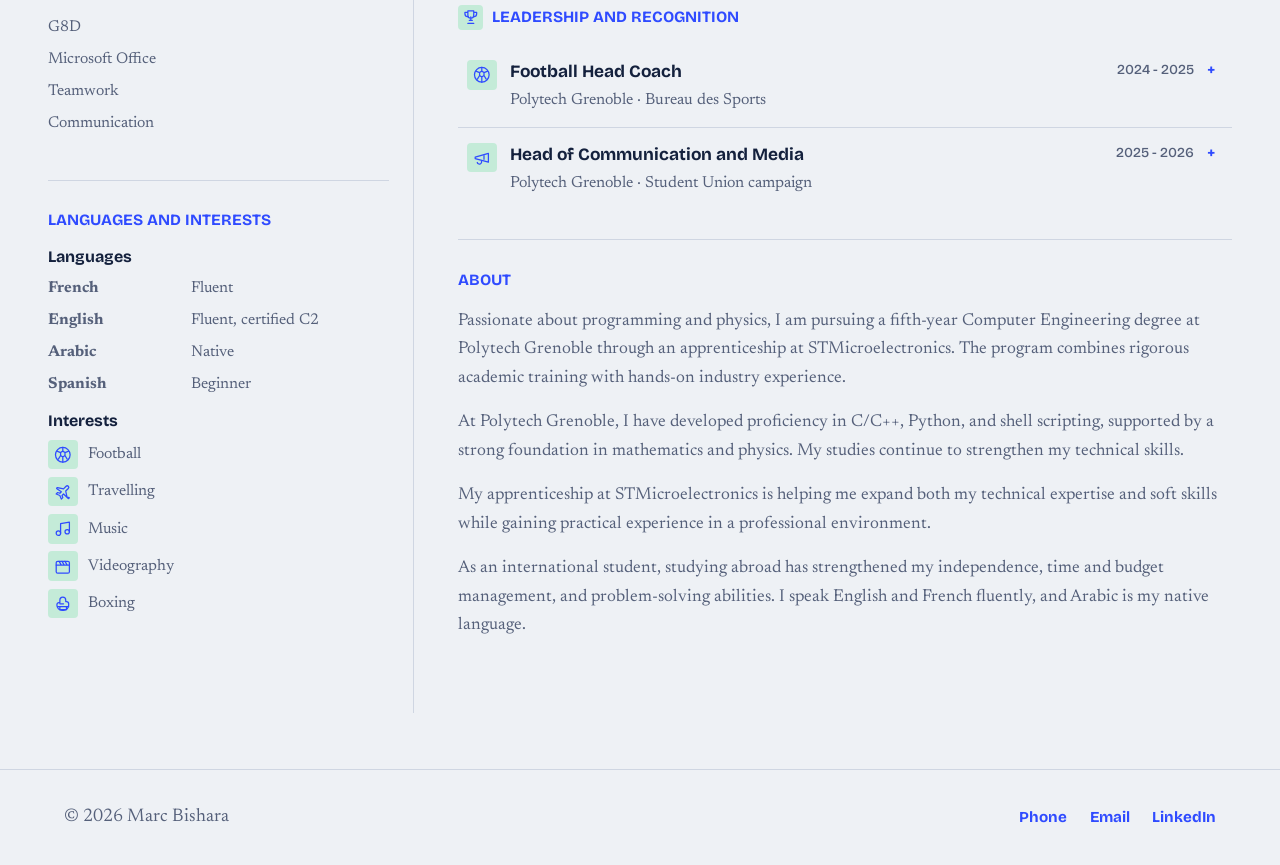
==== commit acd9c3fb: "Inserted a "recent work" section and added logos" ====
--- a/portfolio/portfolio/index.html
+++ b/portfolio/portfolio/index.html
@@ -13,15 +13,32 @@
 </head>
 <body class="cv-page">
   <header class="cv-masthead">
-    <a class="mark" id="cvLogo" href="index.html" aria-label="Marc Bishara, home">MB</a>
-    <div class="cv-identity">
-      <p id="cvHeadline" class="cv-headline"></p>
-      <h1 id="cvName">Marc Bishara</h1>
-      <p id="cvSummary" class="cv-summary"></p>
+    <div class="cv-topbar">
+      <a class="mark" id="cvLogo" href="index.html" aria-label="Marc Bishara, home">MB</a>
+      <div class="language-switch" role="group" aria-label="Language">
+        <button type="button" data-language="en" aria-pressed="true" aria-label="English">EN</button>
+        <button type="button" data-language="fr" aria-pressed="false" aria-label="Français">FR</button>
+      </div>
     </div>
-    <div class="language-switch" role="group" aria-label="Language">
-      <button type="button" data-language="en" aria-pressed="true" aria-label="English">EN</button>
-      <button type="button" data-language="fr" aria-pressed="false" aria-label="Français">FR</button>
+    <div class="cv-hero">
+      <div class="cv-identity">
+        <p id="cvHeadline" class="cv-headline"></p>
+        <h1 id="cvName">Marc Bishara</h1>
+        <p id="cvSummary" class="cv-summary"></p>
+        <div class="cv-hero-actions">
+          <a id="cvHeroContact" class="btn" href="mailto:marcbadir75@gmail.com">Get in touch</a>
+          <a id="cvHeroProjects" class="btn ghost" href="#cvProjects">Explore my projects</a>
+          <a id="cvPdf" class="cv-hero-pdf" href="assets/French%20%26%20English%20CV.pdf" target="_blank" rel="noopener noreferrer">Open bilingual CV (PDF)</a>
+        </div>
+      </div>
+      <section id="cvShowcase" class="cv-showcase" aria-labelledby="cvShowcaseTitle">
+        <div class="cv-showcase-top">
+          <h2 id="cvShowcaseTitle">Recent work</h2>
+        </div>
+        <div id="cvShowcaseViewport" class="cv-showcase-viewport" tabindex="0" aria-label="Swipe through recent work">
+          <div id="cvShowcaseTrack" class="cv-showcase-track"></div>
+        </div>
+      </section>
     </div>
   </header>
 
@@ -29,7 +46,6 @@
     <section class="cv-contact" aria-labelledby="cvContactTitle">
       <h2 id="cvContactTitle">Contact</h2>
       <div id="cvContacts" class="cv-contact-links"></div>
-      <a id="cvPdf" class="cv-pdf" href="assets/French%20%26%20English%20CV.pdf" target="_blank" rel="noopener noreferrer">Open bilingual CV (PDF)</a>
     </section>
     <div class="cv-layout">
       <aside class="cv-sidebar">
@@ -54,7 +70,7 @@
           <h2 id="experienceTitle">Experience</h2>
           <div id="experienceList" class="cv-entry-list"></div>
         </section>
-        <section class="cv-section" aria-labelledby="projectsTitle">
+        <section id="cvProjects" class="cv-section" aria-labelledby="projectsTitle">
           <h2 id="projectsTitle">Projects</h2>
           <div id="projectsList" class="cv-entry-list"></div>
         </section>
@@ -70,7 +86,10 @@
     </div>
   </main>
 
-  <footer><p id="cvFooter">© 2026 Marc Bishara</p></footer>
+  <footer class="cv-footer">
+    <p id="cvFooter">© 2026 Marc Bishara</p>
+    <nav id="cvFooterContacts" class="cv-footer-contact" aria-label="Contact"></nav>
+  </footer>
   <script src="js/data.js"></script>
   <script src="js/cv.js"></script>
 </body>
--- a/portfolio/portfolio/css/style.css
+++ b/portfolio/portfolio/css/style.css
@@ -80,39 +80,81 @@
   .entry-header{align-items:flex-start;flex-wrap:wrap;gap:.3rem .8rem}
   .entry-date{flex-basis:100%;white-space:normal}
 }
-.cv-masthead{display:grid;grid-template-columns:auto minmax(0,1fr) auto;align-items:start;gap:1.5rem;max-width:88rem;margin:0 auto;padding:2rem clamp(1rem,4vw,3rem);border-bottom:1px solid var(--line)}
-.cv-masthead .mark{margin-top:.25rem}
-.cv-identity h1{margin:0 0 .6rem;font:800 2.8rem/1.05 var(--head);letter-spacing:0}
-.cv-headline{margin:0 0 .45rem;color:var(--accent);font:700 1rem var(--head)}
-.cv-summary{max-width:62rem;margin:0;color:var(--muted);font-size:1.05rem;line-height:1.45}
+.cv-masthead{max-width:88rem;margin:0 auto;padding:1.5rem clamp(1rem,4vw,3rem) 3rem}
+.cv-topbar{display:flex;justify-content:space-between;align-items:center}
+.cv-masthead .language-switch{width:max-content}
+.cv-hero{display:grid;grid-template-columns:minmax(0,1.15fr) minmax(18rem,.85fr);align-items:center;gap:clamp(1.5rem,4vw,3rem);padding:3rem 0 1rem}
+.cv-identity{animation:cv-arrive .65s ease both}
+.cv-identity h1{margin:0 0 1.1rem;font:800 4.5rem/1.02 var(--head);letter-spacing:0}
+.cv-headline{max-width:38rem;margin:0 0 .8rem;color:var(--accent);font:700 1.15rem/1.45 var(--head)}
+.cv-summary{max-width:42rem;margin:0;color:var(--muted);font-size:1.25rem;line-height:1.65}
 .cv-summary a{color:var(--accent);font-weight:700}
+.cv-hero-actions{display:flex;align-items:center;gap:.8rem 1rem;flex-wrap:wrap;margin-top:1.8rem;font-family:var(--head)}
+.cv-hero-actions .btn{border-radius:4px;transition:transform .18s ease,background-color .18s ease}
+.cv-hero-actions .btn.ghost{border-color:var(--line)}
+.cv-hero-pdf{color:var(--accent);font-size:.98rem;font-weight:700}
+.cv-showcase{min-width:0;animation:cv-arrive .7s .08s ease both}
+.cv-showcase-top{display:flex;justify-content:space-between;align-items:center;gap:1rem;margin-bottom:.7rem}
+.cv-showcase-top h2{margin:0;font:700 .95rem var(--head);color:var(--muted)}
+.cv-showcase-viewport{position:relative;overflow-x:auto;scroll-snap-type:x mandatory;scroll-behavior:smooth;scrollbar-width:none;overscroll-behavior-x:contain;touch-action:pan-x;cursor:grab}
+.cv-showcase-viewport.is-dragging{cursor:grabbing;scroll-snap-type:none;scroll-behavior:auto}
+.cv-showcase-viewport.is-dragging *{cursor:grabbing;user-select:none}
+.cv-showcase-viewport::-webkit-scrollbar{display:none}
+.cv-showcase-track{display:flex;gap:.75rem}
+.cv-showcase-slide{flex:0 0 100%;display:grid;grid-template-columns:minmax(0,1.1fr) minmax(8rem,.9fr);align-items:stretch;gap:1rem;min-height:15rem;padding:1.15rem;background:var(--surface);border-left:4px solid var(--mint);scroll-snap-align:start}
+.cv-slide-copy{display:flex;min-width:0;flex-direction:column;align-items:flex-start}
+.cv-slide-category{margin:0 0 .65rem;color:var(--accent);font:700 .78rem var(--head);text-transform:uppercase}
+.cv-slide-copy h3{width:100%;min-width:0;margin:0;font:700 1.3rem/1.25 var(--head);overflow-wrap:anywhere}
+.cv-slide-meta{margin:.5rem 0 1rem;color:var(--muted);font:500 .85rem/1.45 var(--head)}
+.cv-slide-link{margin-top:auto;color:var(--accent);font:700 .9rem var(--head)}
+.cv-slide-focus{align-self:stretch;display:flex;flex-direction:column;justify-content:center;margin:0;padding-left:1rem;border-left:1px solid var(--line)}
+.cv-slide-focus-label{margin:0 0 .5rem;color:var(--muted);font:700 .76rem var(--head);text-transform:uppercase}
+.cv-slide-focus p:last-child{margin:0;font-size:.98rem;line-height:1.5}
+.cv-slide-image{display:block;width:100%;height:100%;max-height:15rem;object-fit:cover;object-position:center 55%}
+@keyframes cv-arrive{from{opacity:0;transform:translateY(14px)}to{opacity:1;transform:translateY(0)}}
 .cv-main{max-width:88rem;margin:0 auto;padding:0 clamp(1rem,4vw,3rem)}
-.cv-contact{display:flex;align-items:center;gap:1.4rem;flex-wrap:wrap;padding:1rem 0;border-bottom:1px solid var(--line)}
-.cv-contact h2{margin:0;font:700 .85rem var(--head);text-transform:uppercase}
-.cv-contact-links{display:flex;gap:1rem 1.4rem;flex-wrap:wrap;font:500 .92rem var(--head)}
+.cv-contact{display:flex;align-items:center;gap:1.4rem;flex-wrap:wrap;padding:1.2rem 0;border-bottom:1px solid var(--line)}
+.cv-contact h2{margin:0;font:700 .95rem var(--head);text-transform:uppercase}
+.cv-contact-links{display:flex;gap:1rem 1.5rem;flex-wrap:wrap;font:500 1rem var(--head)}
 .cv-contact-links a,.cv-pdf{color:var(--accent)}
-.cv-pdf{margin-left:auto;font:700 .9rem var(--head)}
-.cv-layout{display:grid;grid-template-columns:minmax(15rem,.72fr) minmax(0,1.65fr);gap:2.2rem;padding:1.5rem 0 3rem}
+.cv-pdf{margin-left:auto;font:700 .98rem var(--head)}
+.cv-layout{display:grid;grid-template-columns:minmax(15rem,.78fr) minmax(0,1.65fr);gap:2.8rem;padding:2rem 0 3.5rem}
 .cv-sidebar{padding-right:1.5rem;border-right:1px solid var(--line)}
-.cv-section{padding:0 0 1.5rem;margin:0 0 1.5rem;border-bottom:1px solid var(--line)}
+.cv-section{padding:0 0 1.8rem;margin:0 0 1.8rem;border-bottom:1px solid var(--line)}
 .cv-section:last-child{border-bottom:0}
-.cv-section>h2{margin:0 0 .8rem;font:700 .88rem/1.35 var(--head);letter-spacing:0;text-transform:uppercase;color:var(--accent)}
+.cv-section>h2{margin:0 0 1rem;font:700 .98rem/1.4 var(--head);letter-spacing:0;text-transform:uppercase;color:var(--accent)}
 .cv-entry-list{display:grid}
-.cv-entry{display:grid;grid-template-columns:minmax(0,1fr) auto 1rem;align-items:start;gap:.25rem .7rem;padding:.7rem .45rem;border-bottom:1px solid var(--line);color:var(--ink);text-decoration:none;transition:background-color .15s ease}
+.cv-entry{display:grid;grid-template-columns:minmax(0,1fr) auto 1rem;align-items:start;gap:.4rem .8rem;padding:.9rem .55rem;border-bottom:1px solid var(--line);color:var(--ink);text-decoration:none;transition:background-color .15s ease}
+.cv-entry-with-mark{grid-template-columns:1.85rem minmax(0,1fr) auto 1rem}
 .cv-entry:last-child{border-bottom:0}
 .cv-entry:hover{background:var(--surface)}
+.cv-entry-mark,.cv-recognition-mark{display:inline-grid;flex:none;place-items:center;width:1.85rem;height:1.85rem;border-radius:4px;background:var(--mint);color:var(--accent)}
+.cv-recognition-mark{width:1.55rem;height:1.55rem}
+.cv-section>h2.cv-heading-with-mark{display:flex;align-items:center;gap:.55rem}
 .cv-entry-copy{min-width:0}
-.cv-entry-copy h3{margin:0;font:700 1rem/1.3 var(--head)}
-.cv-entry-copy p{margin:.16rem 0 0;color:var(--muted);font-size:.92rem;line-height:1.4}
-.cv-entry-date{color:var(--muted);font:500 .78rem/1.4 var(--head);white-space:nowrap}
+.cv-entry-copy h3{margin:0;font:700 1.08rem/1.4 var(--head)}
+.cv-entry-copy p{margin:.25rem 0 0;color:var(--muted);font-size:1rem;line-height:1.55}
+.cv-entry-date{color:var(--muted);font:500 .86rem/1.5 var(--head);white-space:nowrap}
 .cv-entry-arrow{color:var(--accent);font:700 1rem/1.3 var(--head)}
 .cv-skill-group{margin:.75rem 0}
-.cv-skill-group h3,.cv-section>h3{margin:0 0 .25rem;font:700 .92rem var(--head)}
-.cv-skill-group ul,.cv-plain-list{margin:0;padding:0;list-style:none;color:var(--muted);font-size:.9rem}
-.cv-skill-group li,.cv-plain-list li{padding:.16rem 0}
+.cv-skill-group h3,.cv-section>h3{margin:0 0 .35rem;font:700 1rem var(--head)}
+.cv-skill-group h3{display:flex;align-items:center;gap:.55rem}
+.cv-skill-group ul,.cv-plain-list{margin:0;padding:0;list-style:none;color:var(--muted);font-size:.98rem;line-height:1.55}
+.cv-skill-group li,.cv-plain-list li{padding:.24rem 0}
+.cv-interest{display:flex;align-items:center;gap:.65rem}
+.cv-icon-badge{display:inline-grid;flex:none;place-items:center;width:1.85rem;height:1.85rem;border-radius:4px;background:var(--mint);color:var(--accent)}
+.cv-icon{display:block;width:1.1rem;height:1.1rem;fill:none;stroke:currentColor;stroke-width:1.7;stroke-linecap:round;stroke-linejoin:round}
+#languageList li{display:grid;grid-template-columns:minmax(5.5rem,.8fr) minmax(0,1.2fr);align-items:baseline;gap:.7rem}
+#languageList span{color:var(--muted)}
 .cv-plain-list{margin-bottom:.7rem}
-.cv-about p{margin:.35rem 0 .8rem;color:var(--muted);font-size:1rem}
+.cv-about p{margin:.45rem 0 1rem;color:var(--muted);font-size:1.08rem;line-height:1.65}
+.cv-footer{display:flex;justify-content:space-between;align-items:center;gap:1rem 2rem;flex-wrap:wrap;max-width:88rem;margin:0 auto}
+.cv-footer p{margin:0}
+.cv-footer-contact{display:flex;gap:.8rem 1.4rem;flex-wrap:wrap;font:700 .95rem var(--head)}
+.cv-footer-contact a{color:var(--accent)}
 .detail-top{position:static}
+.detail-header{display:flex;align-items:center;gap:1rem;max-width:88rem;margin:0 auto;padding:1rem clamp(1rem,5vw,4rem);border-bottom:1px solid var(--line)}
+.detail-header .language-switch{margin-left:0}
 .detail-back{margin-left:auto;color:var(--accent);font:700 .95rem var(--head);text-decoration:none}
 .detail-main{max-width:78rem;margin:0 auto;padding:clamp(2rem,6vw,5rem) clamp(1rem,5vw,4rem)}
 .detail-content{max-width:58rem;margin:0 auto}
@@ -127,24 +169,30 @@
 .detail-links a,.detail-resources>a{color:var(--accent)}
 .detail-bullets{max-width:50rem;margin:1.2rem 0;padding-left:1.25rem}
 .detail-bullets li{padding:.25rem 0}
+.detail-section{margin-top:2rem}
 .detail-content h2{margin:1.6rem 0 .5rem;font:700 .95rem var(--head);text-transform:uppercase;color:var(--accent)}
 .detail-resources{display:grid;grid-template-columns:repeat(auto-fit,minmax(min(19rem,100%),1fr));align-items:start;gap:1rem;margin-top:2rem}
-.detail-figure{margin:0}
-.detail-figure img{display:block;width:100%;height:auto;border:1px solid var(--line)}
-.detail-figure figcaption{margin-top:.35rem;color:var(--muted);font-size:.9rem}
+.detail-figure{margin:0;padding:.6rem;background:var(--surface);border:1px solid var(--line);border-radius:6px}
+.detail-figure img{display:block;width:100%;aspect-ratio:4/3;object-fit:contain;background:var(--bg)}
+.detail-figure figcaption{margin-top:.6rem;color:var(--muted);font-size:.95rem;line-height:1.45}
 .detail-resources>a{align-self:start;font:700 .95rem var(--head)}
 .detail-page footer{max-width:88rem;margin:0 auto}
-@media(max-width:800px){.cv-layout{grid-template-columns:minmax(0,1fr);gap:0}.cv-sidebar{padding-right:0;border-right:0}.cv-sidebar .cv-section{border-bottom:1px solid var(--line)}}
+@media(max-width:800px){.cv-hero{grid-template-columns:minmax(0,1fr) minmax(16rem,.8fr);gap:1.5rem}.cv-identity h1{font-size:3.5rem}.cv-summary{font-size:1.1rem}.cv-layout{grid-template-columns:minmax(0,1fr);gap:0}.cv-sidebar{padding-right:0;border-right:0}.cv-sidebar .cv-section{border-bottom:1px solid var(--line)}}
+@media(max-width:680px){.cv-hero{grid-template-columns:minmax(0,1fr);gap:1.5rem}.cv-identity h1{font-size:3rem}.cv-summary{font-size:1.12rem}.cv-showcase-slide{min-height:14rem}.cv-slide-image{max-height:10rem}}
 @media(max-width:560px){
-  .cv-masthead{grid-template-columns:auto minmax(0,1fr) auto;gap:.7rem;padding-top:1.25rem;padding-bottom:1.25rem}
-  .cv-identity{grid-column:1/-1;grid-row:2}
-  .cv-identity h1{font-size:2.2rem}
+  .cv-masthead{padding-top:1.2rem;padding-bottom:2rem}
+  .cv-hero{grid-template-columns:minmax(0,1fr);gap:2rem;padding-top:2.8rem}
+  .cv-identity h1{font-size:3rem}
+  .cv-summary{font-size:1.12rem}
+  .cv-hero-actions{gap:.7rem}
   .cv-contact{align-items:flex-start;gap:.6rem;flex-direction:column}
   .cv-pdf{margin-left:0}
   .cv-entry{grid-template-columns:minmax(0,1fr) auto;gap:.25rem .5rem}
   .cv-entry-copy{grid-column:1/-1}
   .cv-entry-date{grid-column:1}
   .cv-entry-arrow{grid-column:2;grid-row:2;justify-self:end}
+  .cv-entry-with-mark{grid-template-columns:1.85rem minmax(0,1fr)}
+  .cv-entry-with-mark .cv-entry-copy,.cv-entry-with-mark .cv-entry-date{grid-column:2}
   .detail-top{gap:.7rem}
 }
 @media print{
@@ -154,4 +202,4 @@
   .cv-layout{grid-template-columns:30% 1fr;gap:1rem}
   .cv-entry{color:#111;break-inside:avoid}
 }
-@media (prefers-reduced-motion:reduce){html{scroll-behavior:auto}.caret{animation:none}.btn:hover{transform:none}}
+@media (prefers-reduced-motion:reduce){html{scroll-behavior:auto}.caret{animation:none}.btn:hover{transform:none}.cv-identity,.cv-showcase{animation:none}.cv-showcase-viewport{scroll-behavior:auto}}
